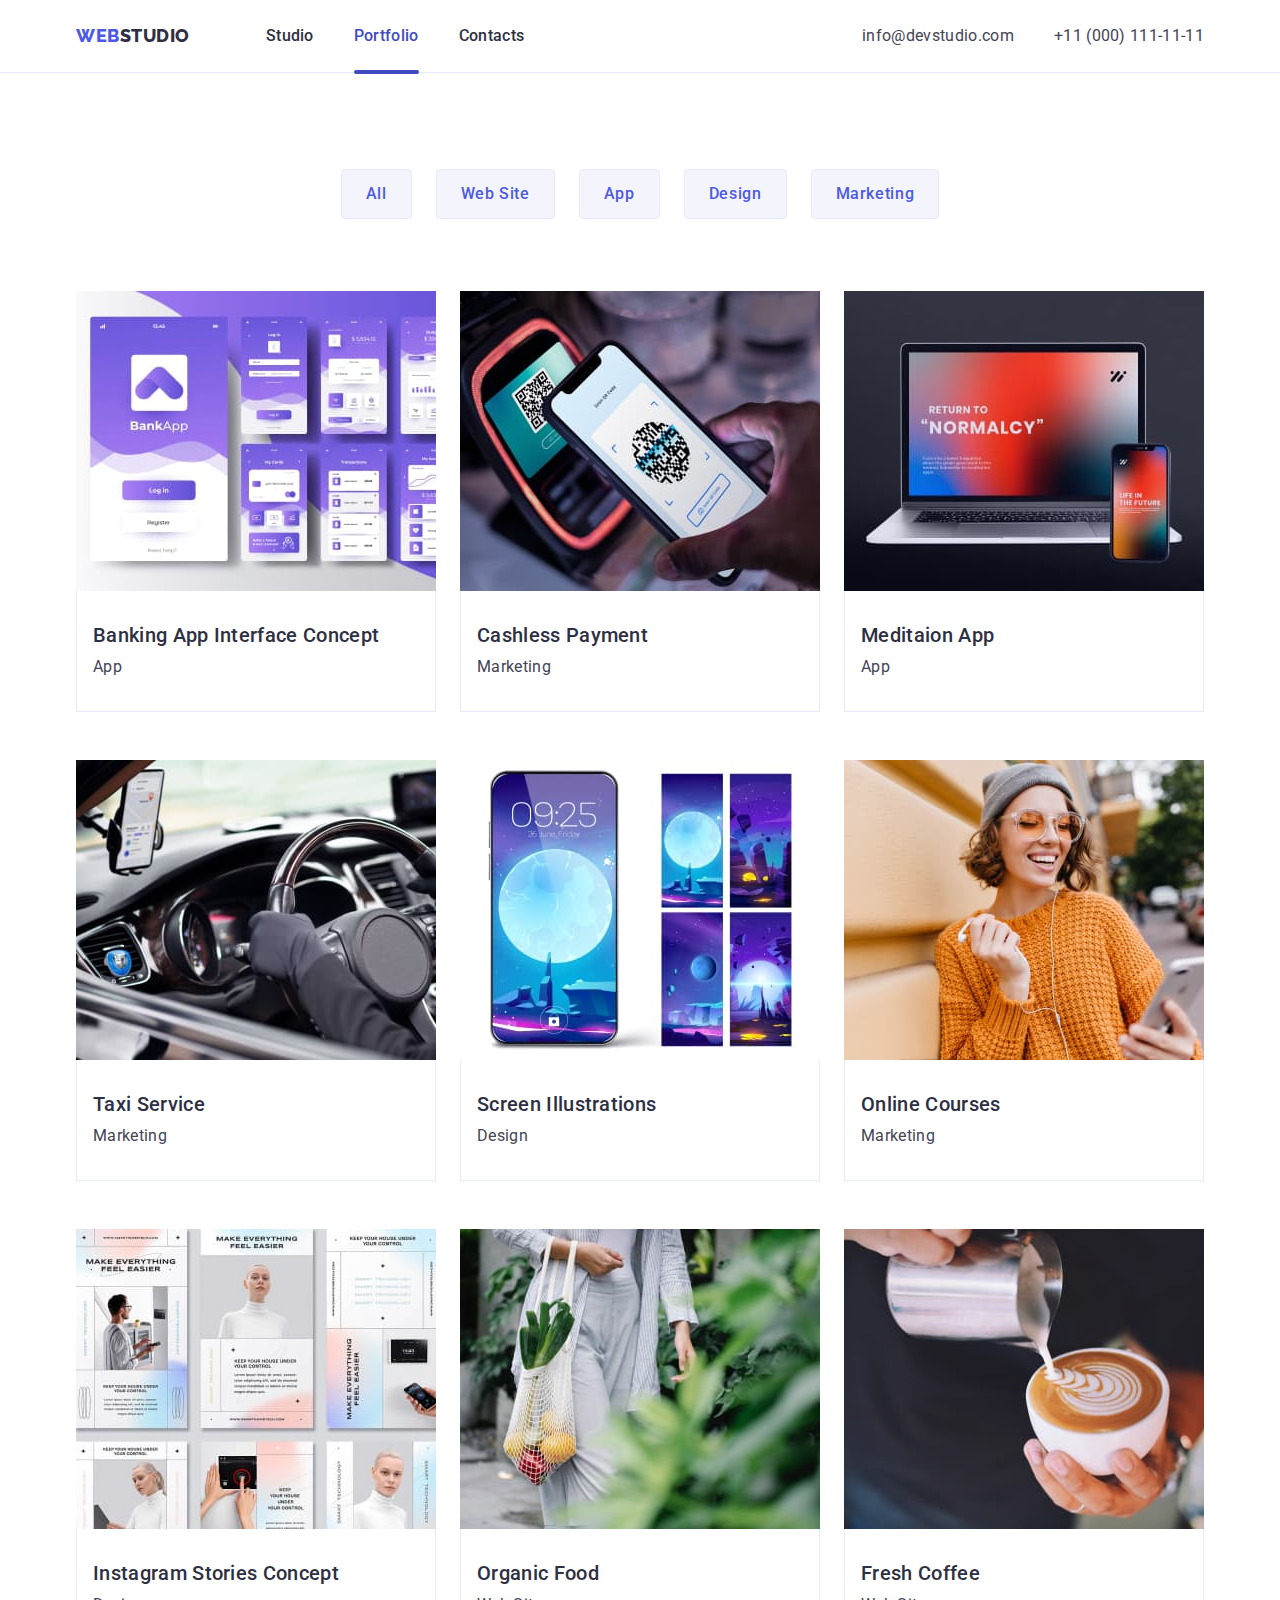
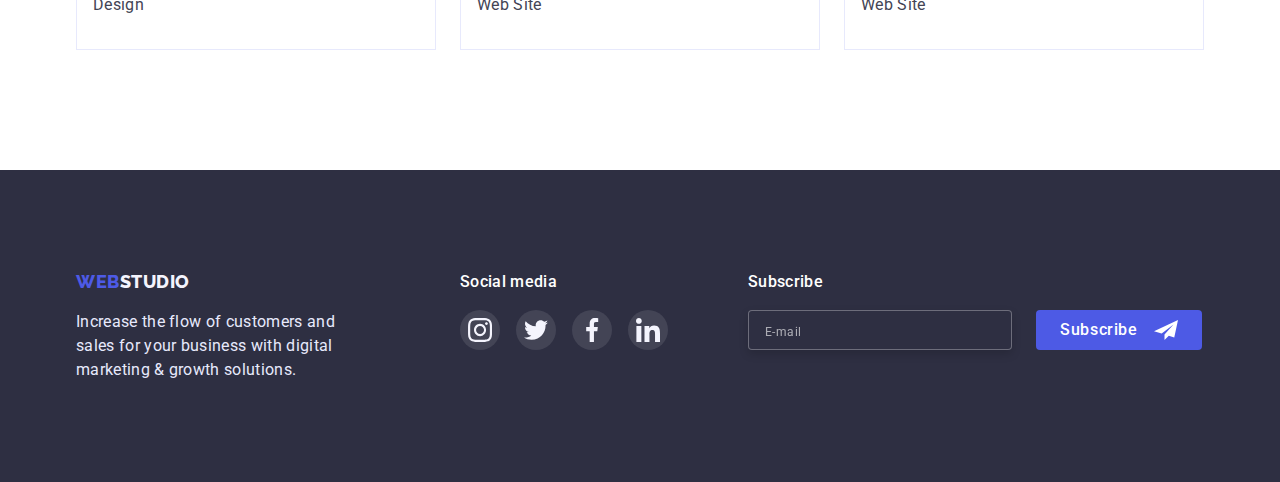
==== portfolio.html @ 51f70b03 "Initial commit" ====
<!DOCTYPE html>
<html lang="en">
  <head>
    <meta charset="UTF-8" />
    <meta http-equiv="X-UA-Compatible" content="IE=edge" />
    <meta name="viewport" content="width=device-width, initial-scale=1.0" />
    <title>Webstudio</title>
    <link
      href="https://fonts.googleapis.com/css2?family=Raleway:wght@800&family=Roboto:wght@400;500;700;900&display=swap"
      rel="stylesheet"
    />
    <link rel="preconnect" href="https://fonts.googleapis.com" />
    <link rel="preconnect" href="https://fonts.gstatic.com" crossorigin />

    <link
      rel="stylesheet"
      href="https://cdn.jsdelivr.net/npm/modern-normalize@1.1.0/modern-normalize.min.css"
    />
    <link rel="stylesheet" href="./css/styles.css" />
  </head>
  <body>
    <!-- HEADER -->
    <header class="header">
      <div class="container page-header-container">
        <nav class="page-nav">
          <a class="link logo" href="./index.html"
            ><span class="logo-left-part">Web</span
            ><span class="logo-right-part">Studio</span>
          </a>
          <ul class="list menu">
            <li class="menu-item">
              <a class="link menu-link" href="./index.html">Studio</a>
            </li>
            <li class="menu-item">
              <a class="link menu-link active" href="./portfolio.html"
                >Portfolio</a
              >
            </li>
            <li class="menu-item">
              <a class="link menu-link" href="">Contacts</a>
            </li>
          </ul>
        </nav>
        <address class="address">
          <ul class="list page-address">
            <li class="address-item">
              <a class="link contact-mail" href="mailto:info@devstudio.com"
                >info@devstudio.com</a
              >
            </li>
            <li class="address-item">
              <a class="link contact-phone-num" href="tel:+110001111111"
                >+11 (000) 111-11-11</a
              >
            </li>
          </ul>
        </address>
      </div>
    </header>
    <section class="portfolio-section">
      <div class="container">
        <h1 class="portfolio-title">Portfolio</h1>
        <ul class="list filter-buttons">
          <li><button class="filter-button" type="button">All</button></li>
          <li><button class="filter-button" type="button">Web Site</button></li>
          <li><button class="filter-button" type="button">App</button></li>
          <li><button class="filter-button" type="button">Design</button></li>
          <li>
            <button class="filter-button" type="button">Marketing</button>
          </li>
        </ul>

        <ul class="list projects-list">
          <li class="project-item">
            <a href="" class="project-list-link link">
              <div class="project-list-wraper">
                <img
                  src="./images/img-1.jpg"
                  alt="App for online-banking"
                  width="360"
                  height="300"
                  class="project-picture"
                />
                <p class="overlay">
                  14 Stylish and User-Friendly App Design Concepts · Task
                  Manager App · Calorie Tracker App · Exotic Fruit Ecommerce App
                  · Cloud Storage App
                </p>
              </div>
              <div class="project-description">
                <h3 class="project-img-title">Banking App Interface Concept</h3>
                <p class="project-type">App</p>
              </div></a
            >
          </li>
          <li class="project-item">
            <a href="" class="project-list-link link">
              <div class="project-list-wraper">
                <img
                  class="project-img"
                  src="./images/img-2.jpg"
                  alt="Payment with QR-code"
                  width="360"
                  height="300"
                />
                <p class="overlay">
                  14 Stylish and User-Friendly App Design Concepts · Task
                  Manager App · Calorie Tracker App · Exotic Fruit Ecommerce App
                  · Cloud Storage App
                </p>
              </div>
              <div class="project-description">
                <h3 class="project-img-title">Cashless Payment</h3>
                <p class="project-type">Marketing</p>
              </div></a
            >
          </li>
          <li class="project-item">
            <a href="" class="project-list-link link">
              <div class="project-list-wraper">
                <img
                  class="project-img"
                  src="./images/img-3.jpg"
                  alt="App for meditation"
                  width="360"
                  height="300"
                />
                <p class="overlay">
                  14 Stylish and User-Friendly App Design Concepts · Task
                  Manager App · Calorie Tracker App · Exotic Fruit Ecommerce App
                  · Cloud Storage App
                </p>
              </div>
              <div class="project-description">
                <h3 class="project-img-title">Meditaion App</h3>
                <p class="project-type">App</p>
              </div></a
            >
          </li>
          <li class="project-item">
            <a href="" class="project-list-link link">
              <div class="project-list-wraper">
                <img
                  class="project-img"
                  src="./images/img-4.jpg"
                  alt="Driver with taxi app"
                  width="360"
                  height="300"
                />
                <p class="overlay">
                  14 Stylish and User-Friendly App Design Concepts · Task
                  Manager App · Calorie Tracker App · Exotic Fruit Ecommerce App
                  · Cloud Storage App
                </p>
              </div>
              <div class="project-description">
                <h3 class="project-img-title">Taxi Service</h3>
                <p class="project-type">Marketing</p>
              </div></a
            >
          </li>
          <li class="project-item">
            <a href="" class="project-list-link link">
              <div class="project-list-wraper">
                <img
                  class="project-img"
                  src="./images/img-5.jpg"
                  alt="Wallpapers on the smartphone"
                  width="360"
                  height="300"
                />
                <p class="overlay">
                  14 Stylish and User-Friendly App Design Concepts · Task
                  Manager App · Calorie Tracker App · Exotic Fruit Ecommerce App
                  · Cloud Storage App
                </p>
              </div>
              <div class="project-description">
                <h3 class="project-img-title">Screen Illustrations</h3>
                <p class="project-type">Design</p>
              </div></a
            >
          </li>
          <li class="project-item">
            <a href="" class="project-list-link link">
              <div class="project-list-wraper">
                <img
                  class="project-img"
                  src="./images/img-6.jpg"
                  alt="Walking girl with headphones"
                  width="360"
                  height="300"
                />
                <p class="overlay">
                  14 Stylish and User-Friendly App Design Concepts · Task
                  Manager App · Calorie Tracker App · Exotic Fruit Ecommerce App
                  · Cloud Storage App
                </p>
              </div>
              <div class="project-description">
                <h3 class="project-img-title">Online Courses</h3>
                <p class="project-type">Marketing</p>
              </div></a
            >
          </li>
          <li class="project-item">
            <a href="" class="project-list-link link">
              <div class="project-list-wraper">
                <img
                  class="project-img"
                  src="./images/img-7.jpg"
                  alt="Conceptions for instagram"
                  width="360"
                  height="300"
                />
                <p class="overlay">
                  14 Stylish and User-Friendly App Design Concepts · Task
                  Manager App · Calorie Tracker App · Exotic Fruit Ecommerce App
                  · Cloud Storage App
                </p>
              </div>
              <div class="project-description">
                <h3 class="project-img-title">Instagram Stories Concept</h3>
                <p class="project-type">Design</p>
              </div></a
            >
          </li>
          <li class="project-item">
            <a href="" class="project-list-link link">
              <div class="project-list-wraper">
                <img
                  class="project-img"
                  src="./images/img-8.jpg"
                  alt="Bag with green"
                  width="360"
                  height="300"
                />
                <p class="overlay">
                  14 Stylish and User-Friendly App Design Concepts · Task
                  Manager App · Calorie Tracker App · Exotic Fruit Ecommerce App
                  · Cloud Storage App
                </p>
              </div>
              <div class="project-description">
                <h3 class="project-img-title">Organic Food</h3>
                <p class="project-type">Web Site</p>
              </div></a
            >
          </li>
          <li class="project-item">
            <a href="" class="project-list-link link">
              <div class="project-list-wraper">
                <img
                  class="project-img"
                  src="./images/img-9.jpg"
                  alt="A cup of coffee"
                  width="360"
                  height="300"
                />
                <p class="overlay">
                  14 Stylish and User-Friendly App Design Concepts · Task
                  Manager App · Calorie Tracker App · Exotic Fruit Ecommerce App
                  · Cloud Storage App
                </p>
              </div>
              <div class="project-description">
                <h3 class="project-img-title">Fresh Coffee</h3>
                <p class="project-type">Web Site</p>
              </div></a
            >
          </li>
        </ul>
      </div>
    </section>
    <!-- FOOTER -->
    <footer class="footer">
      <div class="container footer-logo">
        <div class="footer-wrap">
          <a class="link logo" href="./index.html"
            ><span class="logo-left-part">Web</span
            ><span class="logo-right-part footer-right-part-logo">Studio</span>
          </a>
          <p class="footer-description">
            Increase the flow of customers and sales for your business with
            digital marketing & growth solutions.
          </p>
        </div>
        <div class="footer-social">
          <p class="footer-social-title">Social media</p>
          <ul class="footer-social-list list">
            <li class="social-list-item">
              <a class="footer-social-link" href="" target="_blank">
                <svg width="24px" height="24px">
                  <use href="./images/icons.svg#instagram"></use>
                </svg>
              </a>
            </li>
            <li class="social-list-item">
              <a class="footer-social-link" href="" target="_blank">
                <svg width="24px" height="24px">
                  <use href="./images/icons.svg#twitter"></use></svg
              ></a>
            </li>
            <li class="social-list-item">
              <a class="footer-social-link" href="" target="_blank">
                <svg width="24px" height="24px">
                  <use href="./images/icons.svg#facebook"></use></svg
              ></a>
            </li>
            <li class="social-list-item">
              <a class="footer-social-link" href="" target="_blank">
                <svg width="24px" height="24px">
                  <use href="./images/icons.svg#linkedin"></use></svg
              ></a>
            </li>
          </ul>
        </div>
        <div class="footer-subscribe-form">
          <p class="subscribe-form-title">Subscribe</p>
          <form class="footer-form">
            <input
              type="email"
              class="subscribe-form-input"
              name="user_subscribe_email"
              placeholder="E-mail"
              required
            />

            <button class="subscribe-form-submit" type="submit">
              Subscribe
              <svg width="24" height="24" class="subscribe-form-icon">
                <use href="./images/icons.svg#subscribe"></use>
              </svg>
            </button>
          </form>
        </div>
      </div>
    </footer>
  </body>
</html>
---- css/styles.css ----
:root {
  --primary-font: "Roboto", sans-serif;
  --secondary-font: "Raleway", sans-serif;
  --primary-color: #2e2f42;
  --secondary-color: #434455;
  --active-color: #404bbf;
  --accent-color: #ffffff;
  --light-color: #e7e9fc;
  --transition-duration-and-fun: 250ms cubic-bezier(0.4, 0, 0.2, 1);
  --modal-form-color: #fcfcfc;
}

/* +++++++++++++++++++++++++++++++ ALL +++++++++++++++++++++++++++++ */

.list {
  list-style: none;
}

.link {
  text-decoration: none;
  font-style: normal;
}

body {
  font-family: var(--primary-font);
  letter-spacing: 0.02em;

  background-color: var(--accent-color);
  color: var(--primary-color);
}

button {
  cursor: pointer;
}

h1,
h2,
h3,
h4,
p {
  margin-top: 0;
  margin-bottom: 0;
}

ul {
  margin-top: 0;
  margin-bottom: 0;
  padding-left: 0;
}

img {
  display: block;
}

.container {
  width: 1158px;
  margin-left: auto;
  margin-right: auto;
  padding: 0 15px;
}

.section {
  padding-top: 120px;
  padding-bottom: 120px;
}

/* == = = = = == == == = Header = == == == == == */

.header {
  border-bottom: 1px solid var(--light-color);
}

.logo {
  font-family: var(--secondary-font);
  font-weight: 800;
  font-size: 18px;
  line-height: 1.33;
  letter-spacing: 0.03em;
  text-transform: uppercase;
  color: #2e2f42;

  margin-right: 76px;
}

.logo-left-part {
  color: #4d5ae5;
}

.menu {
  display: flex;
  align-items: center;
}

.menu-link {
  font-weight: 500;
  font-size: 16px;
  line-height: 1.5;
  display: block;
  padding: 24px 0;
  color: var(--primary-color);

  transition: color var(--transition-duration-and-fun);
  position: relative;
}

.menu-link:hover,
.menu-link:focus {
  color: var(--active-color);
}

.active {
  color: var(--active-color);
}

.active::after {
  content: "";
  position: absolute;
  left: 0;
  bottom: -2px;

  width: 100%;
  height: 4px;
  border-radius: 2px;
  background-color: var(--active-color);
}

.menu-item:not(:last-child) {
  margin-right: 40px;
}
.address {
  margin-left: auto;
}
.page-address {
  display: flex;
  align-items: center;
}

.contact-mail,
.contact-phone-num {
  font-size: 16px;
  line-height: 1.5;
  color: var(--secondary-color);
  text-align: center;
  transition: color var(--transition-duration-and-fun);
}

.contact-mail:hover,
.contact-phone-num:hover,
.contact-mail:focus,
.contact-phone-num:focus {
  color: var(--active-color);
}

.page-header-container {
  display: flex;
  align-items: center;
}

.page-nav {
  display: flex;
  align-items: center;
}

.address-item:not(:last-child) {
  margin-right: 40px;
}

/* == = == = == = == HERO == = = === == == */

.hero-title {
  font-size: 56px;
  line-height: 1.07;
  text-align: center;
  color: var(--accent-color);

  width: 494px;
  height: 120px;
  margin-left: auto;
  margin-right: auto;
  margin-bottom: 48px;
}

.order-button {
  font-weight: 500;
  letter-spacing: 0.04em;
  color: var(--accent-color);
  padding: 16px 32px 16px 32px;

  background-color: #4d5ae5;
  box-shadow: 0px 4px 4px rgba(0, 0, 0, 0.15);
  border-radius: 4px;
  border: none;

  display: block;
  margin-left: auto;
  margin-right: auto;

  transition: background-color var(--transition-duration-and-fun);
}

.order-button:hover,
.order-button:focus {
  background-color: var(--active-color);
}

.hero-section {
  background-color: var(--primary-color);
  padding: 188px 0;

  max-width: 1440px;
  margin: 0 auto;

  background-image: linear-gradient(
      rgba(46, 47, 66, 0.7),
      rgba(46, 47, 66, 0.7)
    ),
    url(../images/people-office.jpg);
  background-size: cover;
}

/* == === === === === FEATURES = == === == == == = */

.features-title {
  position: absolute;
  white-space: nowrap;
  width: 1px;
  height: 1px;
  overflow: hidden;
  border: 0;
  padding: 0;
  clip: rect(0 0 0 0);
  clip-path: inset(50%);
  margin: -1px;
}

.feature-title {
  font-weight: 500;
  font-size: 20px;
  line-height: 1.2;

  margin-bottom: 8px;
  margin-top: 8px;
}

.feature-description {
  font-size: 16px;
  line-height: 1.5;
  color: var(--secondary-color);
}

.features {
  display: flex;

  gap: 24px;
}

.feature {
  width: 264px;
}

.feature-item {
  background-color: #f4f4fd;
  border-radius: 4px;

  height: 112px;
  display: flex;
  text-align: center;
  align-items: center;
  justify-content: center;
}

/* .feature:not(:nth-child(4n)) {
 margin-right: 24px;
}

.feature:not(:nth-last-child(-n+4)) {
margin-bottom: 24px;
} */

/* == = == = == == SERVICES == = == == == = */

.services-section {
  padding-top: 0;
}
.services-title {
  font-size: 36px;
  line-height: 1.1;
  text-align: center;
  text-transform: capitalize;
  margin-bottom: 72px;
}

.servieces {
  display: flex;

  gap: 24px;
}

/* .service:not(:nth-child(3n)) {
  margin-right: 24px;
}

.service:not(:nth-last-child(-n+3)) {
  margin-bottom: 24px;
} */

/* == = == = == = == TEAM == = == = == = == */

.team-title {
  font-size: 36px;
  line-height: 1.1;
  text-align: center;
  text-transform: capitalize;

  margin-bottom: 72px;
}

.teammate-name {
  font-weight: 500;
  font-size: 20px;
  line-height: 1.2;
  text-align: center;
  margin-bottom: 8px;
}

.teammate-trade {
  font-size: 16px;
  line-height: 1.2;
  text-align: center;
  color: var(--secondary-color);
}

.team-section {
  background: #f4f4fd;
}

.teammates {
  display: flex;

  gap: 24px;
}

.teammate-card {
  background-color: var(--accent-color);
  box-shadow: 0px 1px 6px rgba(46, 47, 66, 0.08),
    0px 1px 1px rgba(46, 47, 66, 0.16), 0px 2px 1px rgba(46, 47, 66, 0.08);
  border-radius: 0px 0px 4px 4px;
}

.teammate-card-description {
  padding: 32px 16px;
}

.social-list {
  display: flex;
  margin-top: 8px;
  justify-content: center;
  gap: 24px;
}

.social-list-link {
  display: flex;
  justify-content: center;
  align-items: center;
  width: 40px;
  height: 40px;
  border-radius: 50%;
  background-color: #4d5ae5;

  transition: background-color var(--transition-duration-and-fun);
}

.social-list-link:hover,
.social-list-link:focus {
  background-color: var(--active-color);
}

/* .social-list-link:not(:nth-last-child(4n)) {
  margin-right: 24px;
} */

/* .teammate-card:not(:nth-child(4n)) {
  margin-right: 24px;
}

.teammate-card:not(:nth-last-child(-n+4)) {
  margin-bottom: 24px;
} */

/* ======= == == = == = == Customers ===== = == = == = == = */

.customers-title {
  font-size: 36px;
  line-height: 1.1;
  text-align: center;

  margin-bottom: 72px;
}

.customers-section {
  padding-top: 130px;
  padding-bottom: 120px;
}

.customers-list {
  display: flex;
  gap: 24px;
  justify-content: center;
}

.customer-link {
  width: 168px;
  height: 88px;
  display: flex;
  align-items: center;
  justify-content: center;

  border-radius: 4px;
  border: 1px solid #8e8f99;
  transition: border var(--transition-duration-and-fun);
}

.customer-icon {
  fill: #8e8f99;

  transition: fill var(--transition-duration-and-fun);
}

.customer-link:hover .customer-icon,
.customer-link:focus .customer-icon {
  fill: var(--active-color);
}

.customer-link:focus,
.customer-link:hover {
  border-radius: 4px;
  border: 1px solid var(--active-color);
}

/* \\\\\\\\\\\\\\\\\\\ Portfolio ////////////////// */

.portfolio-section {
  padding-top: 96px;
  padding-bottom: 120px;
}

.filter-button {
  font-family: var(--primary-font);
  font-weight: 500;
  font-size: 16px;
  line-height: 1.5;
  letter-spacing: 0.04em;
  color: #4d5ae5;
  background-color: #f4f4fd;

  padding: 12px 24px;

  border: 1px solid var(--light-color);
  border-radius: 4px;

  transition: color, background-color var(--transition-duration-and-fun);
}

.filter-button:active,
.filter-button:hover,
.filter-button:focus {
  color: var(--accent-color);
  background-color: var(--active-color);
}

.portfolio-title,
.projects-title {
  position: absolute;
  white-space: nowrap;
  width: 1px;
  height: 1px;
  overflow: hidden;
  border: 0;
  padding: 0;
  clip: rect(0 0 0 0);
  clip-path: inset(50%);
  margin: -1px;
}

.project-img-title {
  font-weight: 500;
  font-size: 20px;
  line-height: 1.2;

  color: var(--primary-color);

  margin-bottom: 8px;
}

.project-list-wraper {
  position: relative;
  overflow: hidden;
}
.overlay {
  background-color: #4d5ae5;
  position: absolute;
  width: 100%;
  height: 100%;
  left: 0;
  top: 0;
  overflow: auto;
  transform: translateY(+100%);
  transition: transform var(--transition-duration-and-fun);

  font-size: 16px;
  line-height: 1.5;
  color: #f4f4fd;
  padding-top: 40px;
  padding-left: 32px;
  padding-right: 32px;
}

.project-list-link:hover .overlay,
.project-list-link:focus .overlay {
  transform: translate(0, 0);
}

.project-type {
  font-size: 16px;
  line-height: 1.5;
  color: var(--secondary-color);
}

.filter-buttons {
  display: flex;
  margin-bottom: 72px;
  justify-content: center;
  gap: 24px;
}

.projects-list {
  display: flex;
  flex-wrap: wrap;
}

.project-item:not(:nth-child(3n)) {
  margin-right: 24px;
}

.project-item:not(:nth-last-child(-n + 3)) {
  margin-bottom: 48px;
}

.project-description {
  padding: 32px 0 32px 16px;
  border: 1px solid var(--light-color);
  border-top: none;
  transition: var(--transition-duration-and-fun);
}

.project-description:hover,
.project-description:focus {
  box-shadow: 0px 1px 6px rgba(46, 47, 66, 0.08),
    0px 1px 1px rgba(46, 47, 66, 0.16), 0px 2px 1px rgba(46, 47, 66, 0.08);
}

/* == === === === == FOOTER == === == == == == */

.footer-description {
  font-size: 16px;
  line-height: 1.5;
  color: var(--light-color);
  background-color: var(--primary-color);
  width: 264px;

  margin-top: 16px;
}

.footer-logo {
  /* flex-wrap: wrap; */

  display: flex;
}

.footer-right-part-logo {
  color: #f4f4fd;
}

.footer {
  background-color: var(--primary-color);

  padding-top: 100px;
  padding-bottom: 100px;
}

.footer-social-link {
  display: flex;
  justify-content: center;
  align-items: center;
  width: 40px;
  height: 40px;
  border-radius: 50%;
  background-color: #434455;

  transition: background-color var(--transition-duration-and-fun);
}

.footer-social-link:hover,
.footer-social-link:focus {
  background-color: #31d0aa;
}

.footer-social {
  margin-left: 120px;
}

.footer-social-title {
  color: var(--accent-color);
  font-style: normal;
  font-weight: 500;
  font-size: 16px;
  line-height: 1.5;
  margin-bottom: 16px;
}

.footer-social-list {
  display: flex;

  justify-content: center;
  gap: 16px;
}

/* FOOTER FORM */

.footer-subscribe-form {
  margin-left: 80px;
}

.footer-form {
  display: flex;
}

.subscribe-form-title {
  margin-bottom: 16px;
  font-weight: 500;
  font-size: 16px;
  line-height: 1.5;

  letter-spacing: 0.02em;

  color: var(--accent-color);
}

.subscribe-form-input {
  width: 264px;
  height: 40px;
  background-color: var(--primary-color);
  border: 1px solid rgba(255, 255, 255, 0.3);
  filter: drop-shadow(0px 4px 4px rgba(0, 0, 0, 0.15));
  border-radius: 4px;

  color: var(--accent-color);

  padding: 8px 16px;
}

.subscribe-form-input::placeholder {
  font-size: 12px;
  line-height: 2;

  letter-spacing: 0.04em;

  color: rgba(255, 255, 255, 0.6);
}

.subscribe-form-submit {

  font-weight: 500;
  font-size: 16px;
  line-height: 1.5;
  letter-spacing: 0.04em;
  color: var(--accent-color);
  padding: 8px 24px 8px 24px;
  margin-left: 24px;
  background-color: #4d5ae5;

  border-radius: 4px;
  border: none;
  
  display: flex;
  transition: background-color var(--transition-duration-and-fun);
}

.subscribe-form-submit:hover,
.subscribe-form-submit:focus {
  background-color: var(--active-color);
}

.subscribe-form-icon {
  
  margin-left: 16px;
  transform: translate(0%, 0%);
}

/* ==== == = == = === MODAL WINDOW === = === == == == ==  */
.backdrop {
  position: fixed;
  left: 0;
  top: 0;
  width: 100%;
  height: 100%;
  background-color: rgba(46, 47, 66, 0.4);
  z-index: 100;

  transition: opacity var(--transition-duration-and-fun);
}

.backdrop.is-hidden {
  opacity: 0;
  visibility: hidden;
  pointer-events: none;
}

.modal {
  position: relative;
  position: absolute;
  top: 50%;
  left: 50%;
  transform: translate(-50%, -50%);
  width: 408px;
  height: 584px;
  background-color: var(--modal-form-color);
  box-shadow: 0px 1px 1px rgba(0, 0, 0, 0.14), 0px 1px 3px rgba(0, 0, 0, 0.12),
    0px 2px 1px rgba(0, 0, 0, 0.2);
  border-radius: 4px;

  padding: 72px 24px 24px 24px;
}

.modal-close-btn {
  display: flex;
  justify-content: center;
  align-items: center;
  position: absolute;

  top: 24px;
  right: 24px;

  background-color: var(--light-color);
  border: 1px solid rgba(0, 0, 0, 0.1);
  padding: 0;
  border-radius: 50%;
  width: 24px;
  height: 24px;

  transition: background-color var(--transition-duration-and-fun);
}

.modal-close-btn-icon {
  transition: fill var(--transition-duration-and-fun);
}

.modal-close-btn:hover,
.modal-close-btn:focus {
  background-color: var(--active-color);
  fill: var(--accent-color);
}

.modal-title {
  font-weight: 500;
  font-size: 16px;
  line-height: 1.5;
  text-align: center;
  margin-bottom: 16px;
}

/* ===== == = == Modal form ==== = == = == */

.modal-form {
  display: flex;
  flex-direction: column;
}

.modal-form-input {
  width: 100%;
  height: 40px;

  padding-left: 38px;
  margin-bottom: 8px;

  border: 1px solid rgba(33, 33, 33, 0.2);
  border-radius: 4px;

  transition: border-color var(--transition-duration-and-fun);
}

.modal-form-input:focus {
  border-color: var(--active-color);
  outline: none;
}

.modal-form-input-desc {
  display: block;
  font-size: 12px;
  line-height: 1.67;
  letter-spacing: 0.01em;

  margin-bottom: 4px;

  color: #8e8f99;
}

.modal-form-comment {
  resize: none;
  width: 100%;
  height: 120px;
  padding-left: 16px;
  padding-top: 8px;
  margin-bottom: 16px;

  font-size: 12px;
  line-height: 1.33;

  letter-spacing: 0.04em;

  border: 1px solid rgba(33, 33, 33, 0.2);
  border-radius: 4px;
  transition: border-color var(--transition-duration-and-fun);
}

.modal-form-comment:focus {
  border-color: var(--active-color);
  outline: none;
}

.modal-form-comment::placeholder {
  font-size: 12px;
  line-height: 1.33;

  letter-spacing: 0.04em;

  color: rgba(117, 117, 117, 0.5);
}

.modal-form-input-wraper {
  position: relative;
}

.modal-form-input-icon {
  position: absolute;
  top: 57%;
  left: -5px;
  transform: translate(100%, -50%);

  transition: fill var(--transition-duration-and-fun);
}

.modal-form-input:focus + .modal-form-input-icon {
  fill: var(--active-color);
}

.privacy-policy-link {
  font-style: normal;
  font-size: 12px;
  line-height: 1.33;

  letter-spacing: 0.04em;
  color: #4d5ae5;
}

.modal-form-check-desc {
  display: flex;
  justify-content: center;
  align-items: center;
  margin-right: 8px;
  margin-bottom: 24px;

  font-size: 12px;
  line-height: 1.33;

  letter-spacing: 0.04em;
  color: #757575;
}

.modal-form-check-desc::before {
  display: block;
  content: "";
  width: 16px;
  height: 16px;
  border: 1.25px solid var(--primary-color);
  border-radius: 2px;

  margin-right: 8px;
  /* margin-bottom: 24px; */

  cursor: pointer;
  transition: border-color var(--transition-duration-and-fun);
}

.modal-form-check:checked + .modal-form-check-desc::before {
  background-image: url(../images/click.svg);
  border: none;
}

.modal-form-check:focus + .modal-form-check-desc::before {
  border-color: var(--active-color);
}

.visually-hidden {
  position: absolute;
  white-space: nowrap;
  width: 1px;
  height: 1px;
  overflow: hidden;
  border: 0;
  padding: 0;
  clip: rect(0 0 0 0);
  clip-path: inset(50%);
  margin: -1px;
}

.modal-form-submit {
  font-weight: 500;
  letter-spacing: 0.04em;
  color: var(--accent-color);
  padding: 16px 32px 16px 32px;

  background-color: #4d5ae5;

  border-radius: 4px;
  border: none;

  display: block;
  width: 169px;
  margin-left: auto;
  margin-right: auto;

  transition: background-color var(--transition-duration-and-fun);
}

.modal-form-submit:hover,
.modal-form-submit:focus {
  background-color: var(--active-color);
}
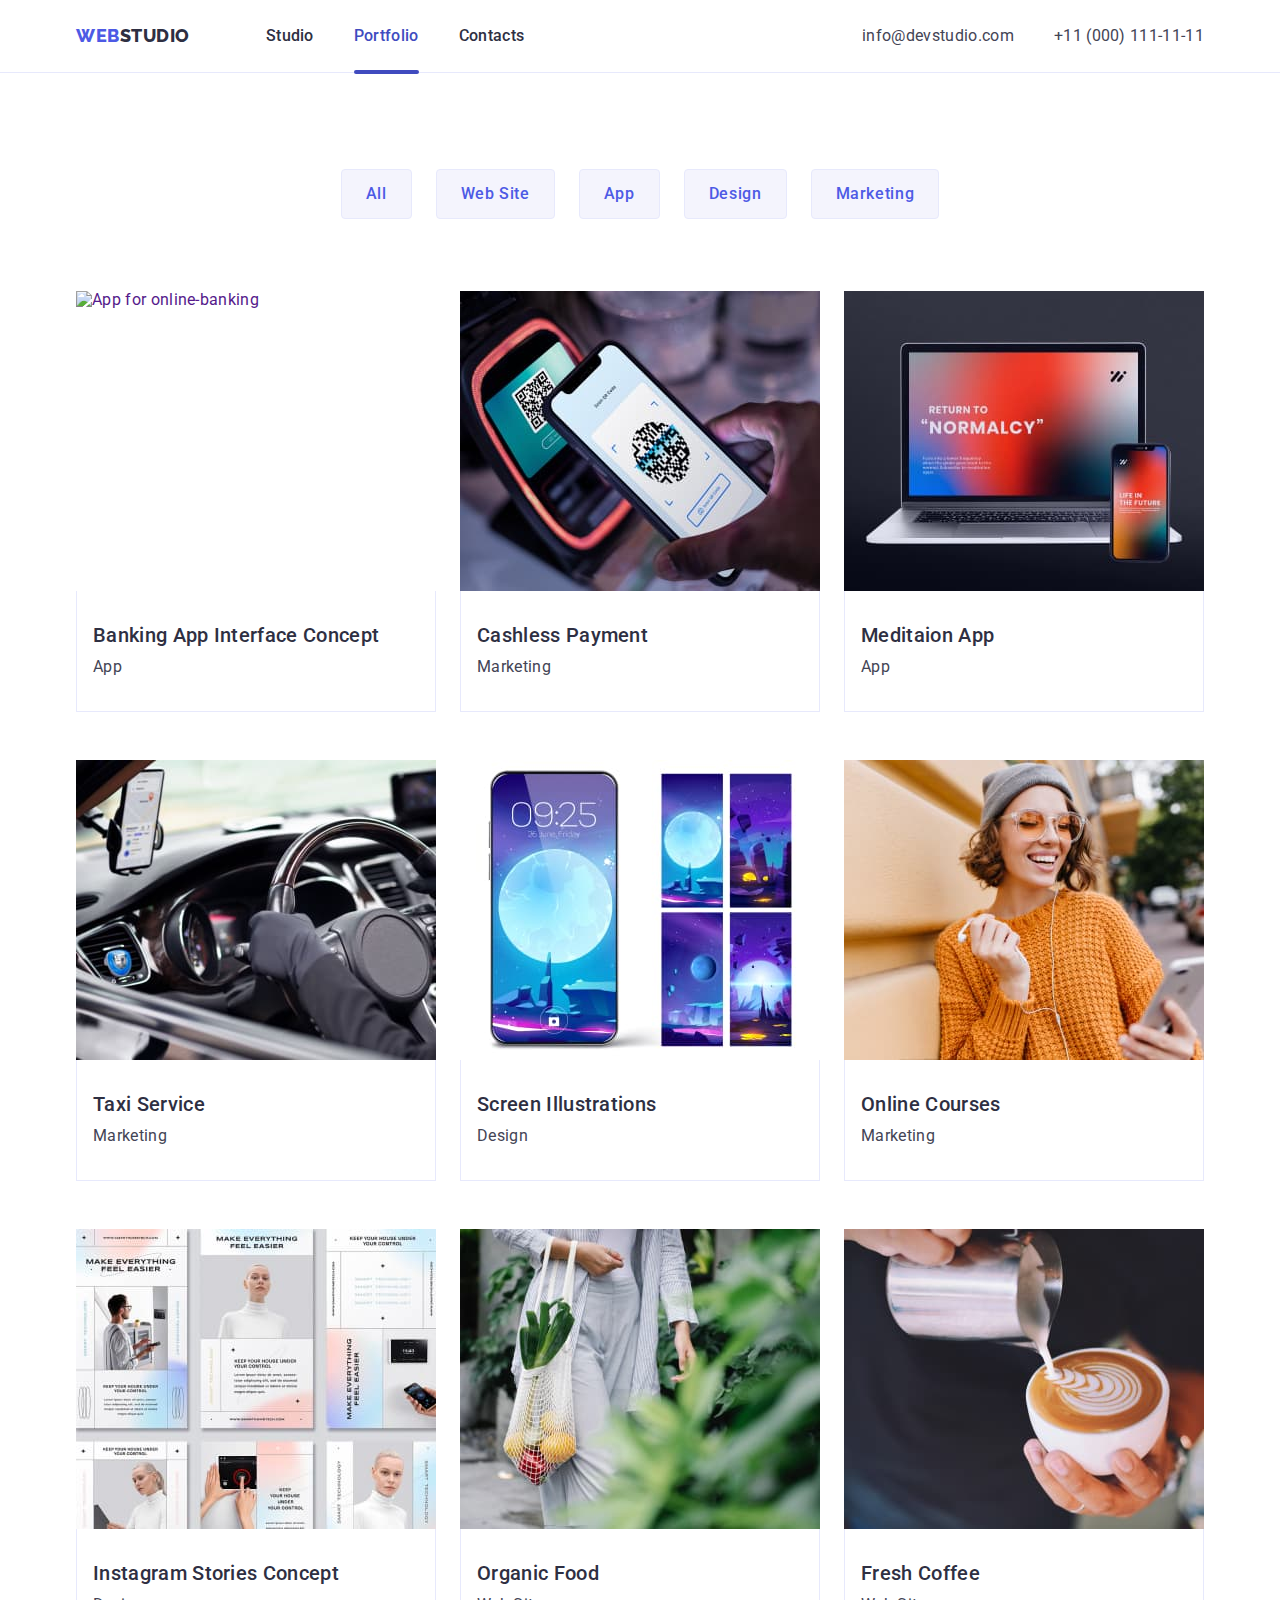
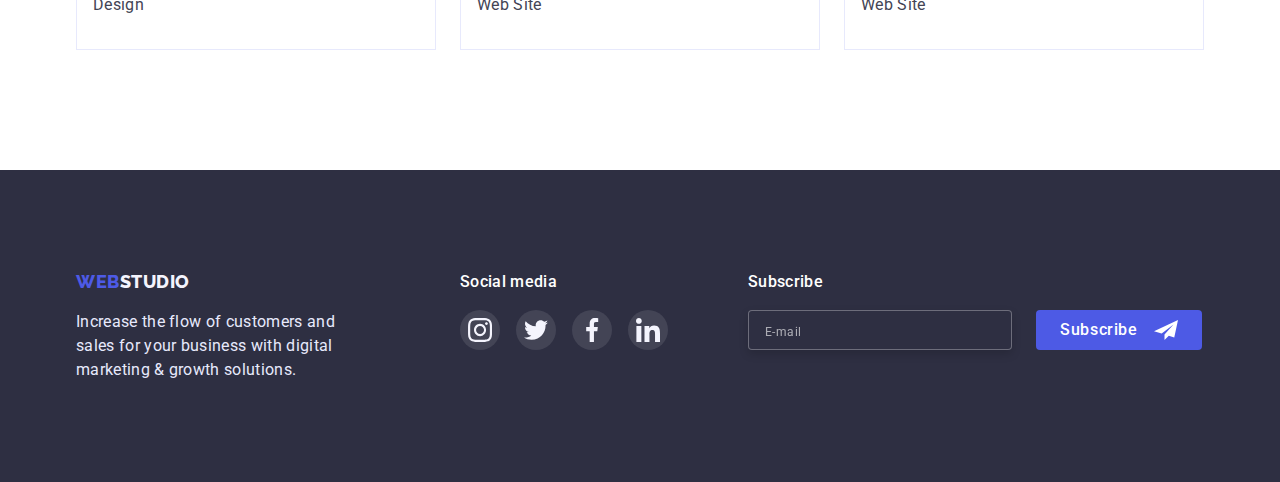
==== commit fd827753: "img 2x" ====
--- a/portfolio.html
+++ b/portfolio.html
@@ -75,7 +75,7 @@
             <a href="" class="project-list-link link">
               <div class="project-list-wraper">
                 <img
-                  src="./images/img-1.jpg"
+                  src="./images/desc/img-1.jpg"
                   alt="App for online-banking"
                   width="360"
                   height="300"
@@ -98,7 +98,7 @@
               <div class="project-list-wraper">
                 <img
                   class="project-img"
-                  src="./images/img-2.jpg"
+                  src="./images/desc/img-2@1x.jpg"
                   alt="Payment with QR-code"
                   width="360"
                   height="300"
@@ -120,7 +120,7 @@
               <div class="project-list-wraper">
                 <img
                   class="project-img"
-                  src="./images/img-3.jpg"
+                  src="./images/desc/img-3@1x.jpg"
                   alt="App for meditation"
                   width="360"
                   height="300"
@@ -142,7 +142,7 @@
               <div class="project-list-wraper">
                 <img
                   class="project-img"
-                  src="./images/img-4.jpg"
+                  src="./images/desc/img-4@1x.jpg"
                   alt="Driver with taxi app"
                   width="360"
                   height="300"
@@ -164,7 +164,7 @@
               <div class="project-list-wraper">
                 <img
                   class="project-img"
-                  src="./images/img-5.jpg"
+                  src="./images/desc/img-5@1x.jpg"
                   alt="Wallpapers on the smartphone"
                   width="360"
                   height="300"
@@ -186,7 +186,7 @@
               <div class="project-list-wraper">
                 <img
                   class="project-img"
-                  src="./images/img-6.jpg"
+                  src="./images/desc/img-6@1x.jpg"
                   alt="Walking girl with headphones"
                   width="360"
                   height="300"
@@ -208,7 +208,7 @@
               <div class="project-list-wraper">
                 <img
                   class="project-img"
-                  src="./images/img-7.jpg"
+                  src="./images/desc/img-7@1x.jpg"
                   alt="Conceptions for instagram"
                   width="360"
                   height="300"
@@ -230,7 +230,7 @@
               <div class="project-list-wraper">
                 <img
                   class="project-img"
-                  src="./images/img-8.jpg"
+                  src="./images/desc/img-8@1x.jpg"
                   alt="Bag with green"
                   width="360"
                   height="300"
@@ -252,7 +252,7 @@
               <div class="project-list-wraper">
                 <img
                   class="project-img"
-                  src="./images/img-9.jpg"
+                  src="./images/desc/img-9@1x.jpg"
                   alt="A cup of coffee"
                   width="360"
                   height="300"
--- a/css/styles.css
+++ b/css/styles.css
@@ -214,7 +214,7 @@
       rgba(46, 47, 66, 0.7),
       rgba(46, 47, 66, 0.7)
     ),
-    url(../images/people-office.jpg);
+    url(../images/desc/hero-bg@1x.jpg);
   background-size: cover;
 }
 
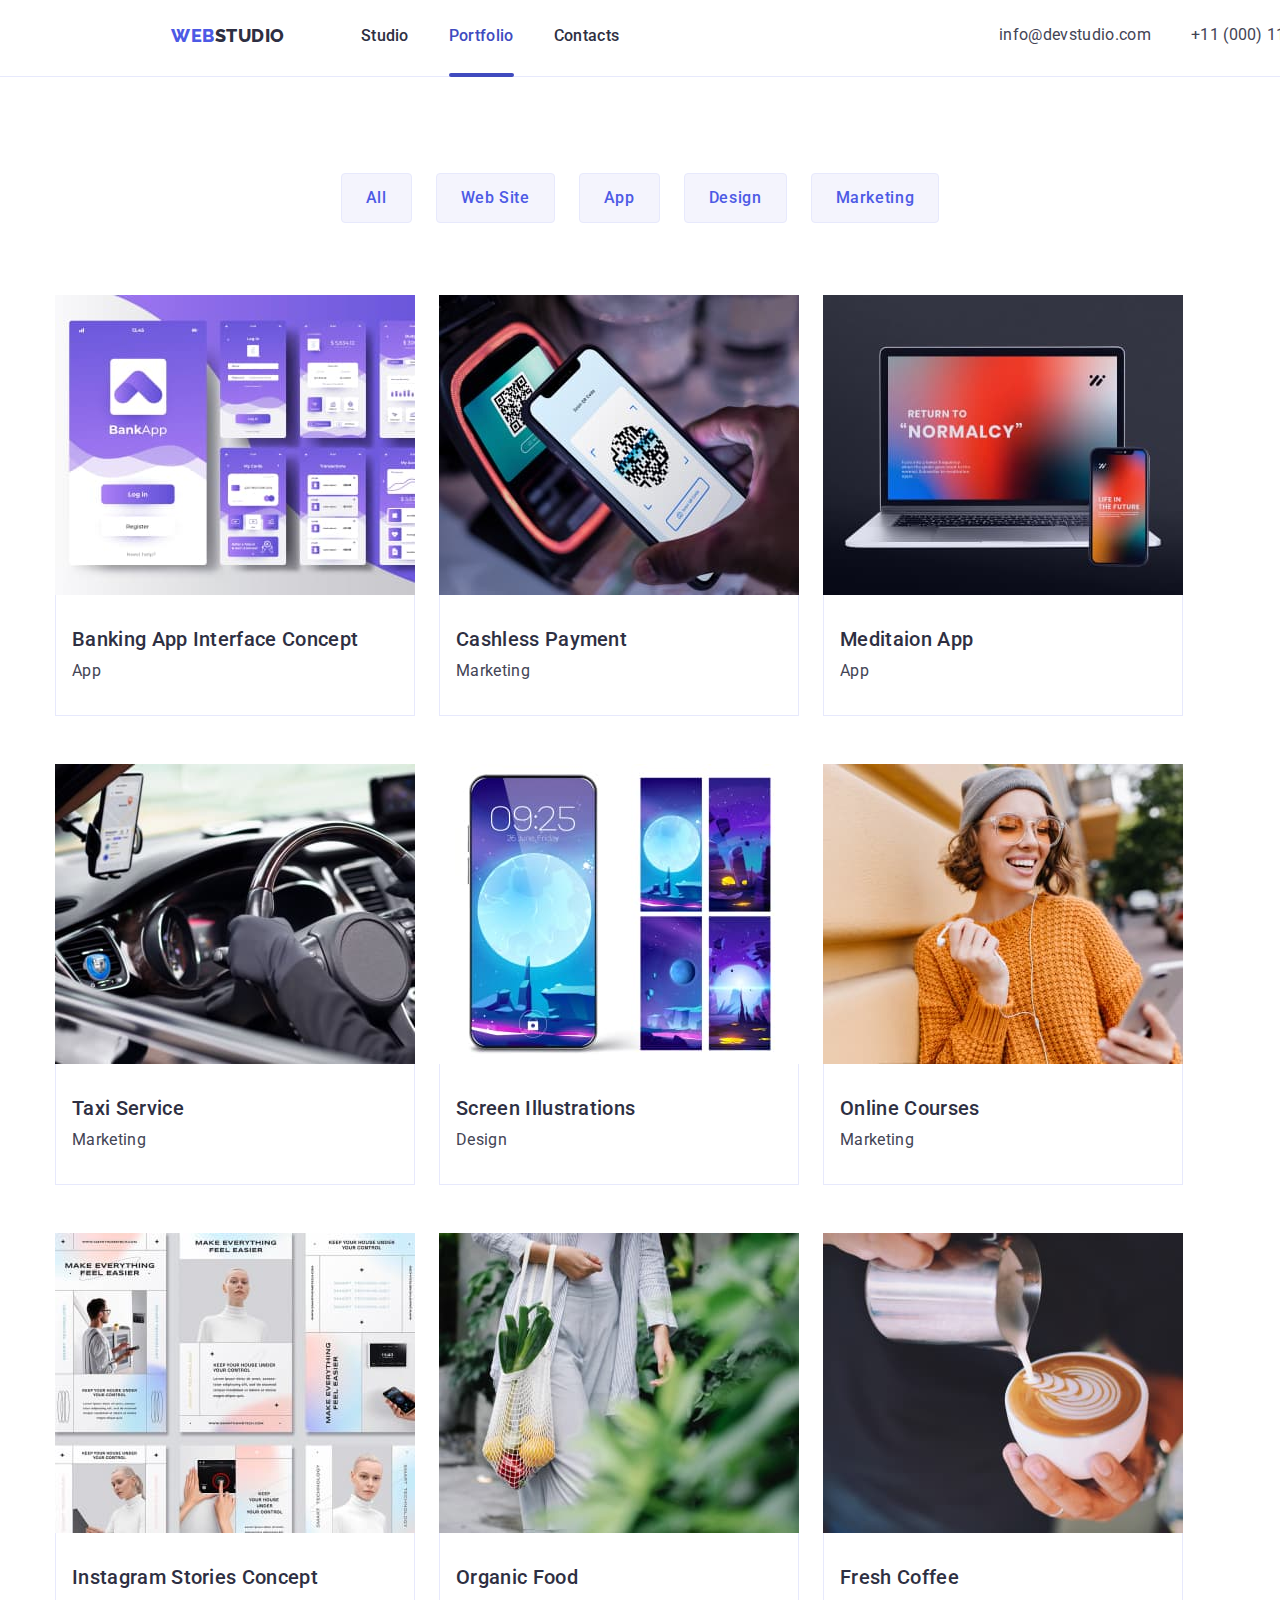
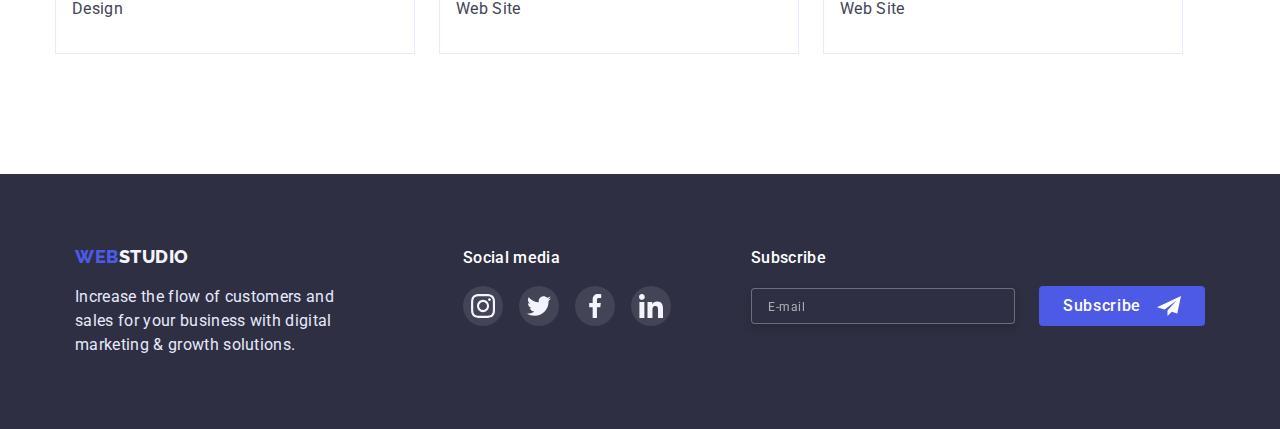
==== commit 16e4196a: "portfolio, validator" ====
--- a/portfolio.html
+++ b/portfolio.html
@@ -75,7 +75,8 @@
             <a href="" class="project-list-link link">
               <div class="project-list-wraper">
                 <img
-                  src="./images/desc/img-1.jpg"
+                  srcset="./images/desc/img-1@2x.jpg 2x"
+                  src="./images/desc/img-1@1x.jpg"
                   alt="App for online-banking"
                   width="360"
                   height="300"
@@ -97,6 +98,7 @@
             <a href="" class="project-list-link link">
               <div class="project-list-wraper">
                 <img
+                  srcset="./images/desc/img-2@2x.jpg 2x"
                   class="project-img"
                   src="./images/desc/img-2@1x.jpg"
                   alt="Payment with QR-code"
@@ -119,6 +121,7 @@
             <a href="" class="project-list-link link">
               <div class="project-list-wraper">
                 <img
+                  srcset="./images/desc/img-3@2x.jpg 2x"
                   class="project-img"
                   src="./images/desc/img-3@1x.jpg"
                   alt="App for meditation"
@@ -141,6 +144,7 @@
             <a href="" class="project-list-link link">
               <div class="project-list-wraper">
                 <img
+                  srcset="./images/desc/img-4@2x.jpg 2x"
                   class="project-img"
                   src="./images/desc/img-4@1x.jpg"
                   alt="Driver with taxi app"
@@ -163,6 +167,7 @@
             <a href="" class="project-list-link link">
               <div class="project-list-wraper">
                 <img
+                  srcset="./images/desc/img-5@2x.jpg 2x"
                   class="project-img"
                   src="./images/desc/img-5@1x.jpg"
                   alt="Wallpapers on the smartphone"
@@ -185,6 +190,7 @@
             <a href="" class="project-list-link link">
               <div class="project-list-wraper">
                 <img
+                  srcset="./images/desc/img-6@2x.jpg 2x"
                   class="project-img"
                   src="./images/desc/img-6@1x.jpg"
                   alt="Walking girl with headphones"
@@ -207,6 +213,7 @@
             <a href="" class="project-list-link link">
               <div class="project-list-wraper">
                 <img
+                  srcset="./images/desc/img-7@2x.jpg 2x"
                   class="project-img"
                   src="./images/desc/img-7@1x.jpg"
                   alt="Conceptions for instagram"
@@ -229,6 +236,7 @@
             <a href="" class="project-list-link link">
               <div class="project-list-wraper">
                 <img
+                  srcset="./images/desc/img-8@2x.jpg 2x"
                   class="project-img"
                   src="./images/desc/img-8@1x.jpg"
                   alt="Bag with green"
@@ -251,6 +259,7 @@
             <a href="" class="project-list-link link">
               <div class="project-list-wraper">
                 <img
+                  srcset="./images/desc/img-9@2x.jpg 2x"
                   class="project-img"
                   src="./images/desc/img-9@1x.jpg"
                   alt="A cup of coffee"
--- a/css/styles.css
+++ b/css/styles.css
@@ -25,6 +25,8 @@
   font-family: var(--primary-font);
   letter-spacing: 0.02em;
 
+  margin: 0;
+
   background-color: var(--accent-color);
   color: var(--primary-color);
 }
@@ -52,24 +54,106 @@
   display: block;
 }
 
-.container {
-  width: 1158px;
-  margin-left: auto;
-  margin-right: auto;
-  padding: 0 15px;
-}
-
-.section {
+/* .section {
   padding-top: 120px;
   padding-bottom: 120px;
-}
-
-/* == = = = = == == == = Header = == == == == == */
-
-.header {
-  border-bottom: 1px solid var(--light-color);
-}
-
+} */
+.mobile-menu-open {
+  border: none;
+  background-color: var(--accent-color);
+}
+.mobile-menu {
+  position: fixed;
+  width: 100%;
+  max-width: 768px;
+  height: 100%;
+  top: 0;
+  left: 0;
+  padding-top: 80px;
+  padding-left: 40px;
+  padding-bottom: 40px;
+  z-index: 1000;
+  background-color: var(--accent-color);
+  box-shadow: 0 0 0 100vmax rgb(red, green, blue);
+  opacity: 0;
+  visibility: hidden;
+  pointer-events: none;
+
+  transition: opacity var(--transition-duration-and-fun),
+    visibility var(--transition-duration-and-fun);
+}
+.mobile-menu.is-open {
+  opacity: 1;
+  visibility: visible;
+  pointer-events: auto;
+}
+.mobile-menu__close-btn {
+  display: flex;
+  justify-content: center;
+  align-items: center;
+  position: absolute;
+  top: 40px;
+  right: 70px;
+  background-color: var(--light-color);
+  border: 1px solid rgba(0, 0, 0, 0.1);
+  padding: 0;
+  border-radius: 50%;
+  width: 24px;
+  height: 24px;
+
+  transition: background-color var(--transition-duration-and-fun);
+}
+.mobile-menu-list {
+  display: flex;
+  flex-direction: column;
+  gap: 40px;
+  margin-bottom: 284px;
+}
+.mobile-menu-link {
+  font-weight: 700;
+  font-size: 36px;
+  line-height: 1.11;
+
+  color: var(--primary-color);
+}
+.mobile-menu-contacts-list {
+  display: flex;
+  flex-direction: column;
+  gap: 40px;
+
+  margin-bottom: 48px;
+}
+.mobile-menu-link-contacts {
+  color: var(--active-color);
+}
+.mobile-menu-link-contact-phone {
+  color: #4d5ae5;
+}
+.mobile-menu-contact-mail {
+  color: var(--primary-color);
+  font-weight: 500;
+  font-size: 20px;
+  line-height: 1.2;
+}
+.mobile-menu-contact-phone {
+  font-weight: 700;
+  font-size: 36px;
+  line-height: 1.11;
+  color: #4d5ae5;
+}
+.mobile-menu-social-list {
+  display: flex;
+  gap: 56px;
+}
+.mobile-menu-social-link {
+  background-color: #4d5ae5;
+  display: flex;
+  justify-content: center;
+  align-items: center;
+  width: 40px;
+  height: 40px;
+  border-radius: 50%;
+}
 .logo {
   font-family: var(--secondary-font);
   font-weight: 800;
@@ -78,234 +162,17 @@
   letter-spacing: 0.03em;
   text-transform: uppercase;
   color: #2e2f42;
-
-  margin-right: 76px;
-}
-
+}
 .logo-left-part {
   color: #4d5ae5;
 }
-
-.menu {
-  display: flex;
-  align-items: center;
-}
-
-.menu-link {
-  font-weight: 500;
-  font-size: 16px;
-  line-height: 1.5;
-  display: block;
-  padding: 24px 0;
-  color: var(--primary-color);
-
-  transition: color var(--transition-duration-and-fun);
-  position: relative;
-}
-
-.menu-link:hover,
-.menu-link:focus {
-  color: var(--active-color);
-}
-
-.active {
-  color: var(--active-color);
-}
-
-.active::after {
-  content: "";
-  position: absolute;
-  left: 0;
-  bottom: -2px;
-
-  width: 100%;
-  height: 4px;
-  border-radius: 2px;
-  background-color: var(--active-color);
-}
-
-.menu-item:not(:last-child) {
-  margin-right: 40px;
-}
-.address {
-  margin-left: auto;
-}
-.page-address {
-  display: flex;
-  align-items: center;
-}
-
-.contact-mail,
-.contact-phone-num {
-  font-size: 16px;
-  line-height: 1.5;
-  color: var(--secondary-color);
-  text-align: center;
-  transition: color var(--transition-duration-and-fun);
-}
-
-.contact-mail:hover,
-.contact-phone-num:hover,
-.contact-mail:focus,
-.contact-phone-num:focus {
-  color: var(--active-color);
-}
-
-.page-header-container {
-  display: flex;
-  align-items: center;
-}
-
-.page-nav {
-  display: flex;
-  align-items: center;
-}
-
-.address-item:not(:last-child) {
-  margin-right: 40px;
-}
-
-/* == = == = == = == HERO == = = === == == */
-
-.hero-title {
-  font-size: 56px;
-  line-height: 1.07;
-  text-align: center;
-  color: var(--accent-color);
-
-  width: 494px;
-  height: 120px;
-  margin-left: auto;
-  margin-right: auto;
-  margin-bottom: 48px;
-}
-
-.order-button {
-  font-weight: 500;
-  letter-spacing: 0.04em;
-  color: var(--accent-color);
-  padding: 16px 32px 16px 32px;
-
-  background-color: #4d5ae5;
-  box-shadow: 0px 4px 4px rgba(0, 0, 0, 0.15);
-  border-radius: 4px;
-  border: none;
-
-  display: block;
-  margin-left: auto;
-  margin-right: auto;
-
-  transition: background-color var(--transition-duration-and-fun);
-}
-
-.order-button:hover,
-.order-button:focus {
-  background-color: var(--active-color);
-}
-
-.hero-section {
-  background-color: var(--primary-color);
-  padding: 188px 0;
-
-  max-width: 1440px;
-  margin: 0 auto;
-
-  background-image: linear-gradient(
-      rgba(46, 47, 66, 0.7),
-      rgba(46, 47, 66, 0.7)
-    ),
-    url(../images/desc/hero-bg@1x.jpg);
-  background-size: cover;
-}
-
-/* == === === === === FEATURES = == === == == == = */
-
-.features-title {
-  position: absolute;
-  white-space: nowrap;
-  width: 1px;
-  height: 1px;
-  overflow: hidden;
-  border: 0;
-  padding: 0;
-  clip: rect(0 0 0 0);
-  clip-path: inset(50%);
-  margin: -1px;
-}
-
-.feature-title {
-  font-weight: 500;
-  font-size: 20px;
-  line-height: 1.2;
-
-  margin-bottom: 8px;
-  margin-top: 8px;
-}
-
-.feature-description {
-  font-size: 16px;
-  line-height: 1.5;
-  color: var(--secondary-color);
-}
-
-.features {
-  display: flex;
-
-  gap: 24px;
-}
-
-.feature {
-  width: 264px;
-}
-
-.feature-item {
-  background-color: #f4f4fd;
-  border-radius: 4px;
-
-  height: 112px;
-  display: flex;
-  text-align: center;
-  align-items: center;
-  justify-content: center;
-}
-
-/* .feature:not(:nth-child(4n)) {
- margin-right: 24px;
-}
-
-.feature:not(:nth-last-child(-n+4)) {
-margin-bottom: 24px;
-} */
-
-/* == = == = == == SERVICES == = == == == = */
-
-.services-section {
-  padding-top: 0;
-}
-.services-title {
-  font-size: 36px;
-  line-height: 1.1;
-  text-align: center;
-  text-transform: capitalize;
-  margin-bottom: 72px;
-}
-
-.servieces {
-  display: flex;
-
-  gap: 24px;
-}
-
-/* .service:not(:nth-child(3n)) {
-  margin-right: 24px;
-}
-
-.service:not(:nth-last-child(-n+3)) {
-  margin-bottom: 24px;
-} */
-
-/* == = == = == = == TEAM == = == = == = == */
-
+.container {
+    padding-left: 16px;
+    padding-right: 16px;
+    margin-right: auto;
+    margin-left: auto;
+
+}
 .team-title {
   font-size: 36px;
   line-height: 1.1;
@@ -314,7 +181,6 @@
 
   margin-bottom: 72px;
 }
-
 .teammate-name {
   font-weight: 500;
   font-size: 20px;
@@ -322,42 +188,33 @@
   text-align: center;
   margin-bottom: 8px;
 }
-
 .teammate-trade {
   font-size: 16px;
   line-height: 1.2;
   text-align: center;
   color: var(--secondary-color);
 }
-
 .team-section {
   background: #f4f4fd;
 }
-
-.teammates {
-  display: flex;
-
+  display: flex;
   gap: 24px;
-}
-
+} */
 .teammate-card {
   background-color: var(--accent-color);
   box-shadow: 0px 1px 6px rgba(46, 47, 66, 0.08),
     0px 1px 1px rgba(46, 47, 66, 0.16), 0px 2px 1px rgba(46, 47, 66, 0.08);
   border-radius: 0px 0px 4px 4px;
 }
-
 .teammate-card-description {
   padding: 32px 16px;
 }
-
 .social-list {
   display: flex;
   margin-top: 8px;
   justify-content: center;
   gap: 24px;
 }
-
 .social-list-link {
   display: flex;
   justify-content: center;
@@ -366,29 +223,12 @@
   height: 40px;
   border-radius: 50%;
   background-color: #4d5ae5;
-
   transition: background-color var(--transition-duration-and-fun);
 }
-
 .social-list-link:hover,
 .social-list-link:focus {
   background-color: var(--active-color);
-}
-
-/* .social-list-link:not(:nth-last-child(4n)) {
-  margin-right: 24px;
-} */
-
-/* .teammate-card:not(:nth-child(4n)) {
-  margin-right: 24px;
-}
-
-.teammate-card:not(:nth-last-child(-n+4)) {
-  margin-bottom: 24px;
-} */
-
-/* ======= == == = == = == Customers ===== = == = == = == = */
-
+} 
 .customers-title {
   font-size: 36px;
   line-height: 1.1;
@@ -396,46 +236,838 @@
 
   margin-bottom: 72px;
 }
-
 .customers-section {
   padding-top: 130px;
   padding-bottom: 120px;
 }
-
 .customers-list {
   display: flex;
   gap: 24px;
   justify-content: center;
 }
-
 .customer-link {
   width: 168px;
   height: 88px;
   display: flex;
   align-items: center;
   justify-content: center;
-
   border-radius: 4px;
   border: 1px solid #8e8f99;
   transition: border var(--transition-duration-and-fun);
 }
-
 .customer-icon {
   fill: #8e8f99;
-
   transition: fill var(--transition-duration-and-fun);
 }
-
 .customer-link:hover .customer-icon,
 .customer-link:focus .customer-icon {
   fill: var(--active-color);
 }
-
 .customer-link:focus,
 .customer-link:hover {
   border-radius: 4px;
   border: 1px solid var(--active-color);
-}
+} 
+.footer-description {
+  font-size: 16px;
+  line-height: 1.5;
+  color: var(--light-color);
+  background-color: var(--primary-color);
+  width: 264px;
+
+  margin-top: 16px;
+}
+
+.footer-logo {
+flex-wrap: wrap;
+
+display: flex;
+}
+
+.footer-right-part-logo {
+  color: #f4f4fd;
+}
+
+.footer {
+  background-color: var(--primary-color);
+  padding-top: 100px;
+  padding-bottom: 100px;
+}
+.footer-social-link {
+  display: flex;
+  justify-content: center;
+  align-items: center;
+  width: 40px;
+  height: 40px;
+  border-radius: 50%;
+  background-color: #434455;
+  transition: background-color var(--transition-duration-and-fun);
+}
+.footer-social-link:hover,
+.footer-social-link:focus {
+  background-color: #31d0aa;
+}
+/* .footer-social {
+  margin-left: 120px;
+} */
+.footer-social-title {
+  color: var(--accent-color);
+  font-style: normal;
+  font-weight: 500;
+  font-size: 16px;
+  line-height: 1.5;
+  margin-bottom: 16px;
+}
+.footer-social-list {
+  display: flex;
+
+  justify-content: center;
+  gap: 16px;
+}
+
+.footer-form {
+  display: flex;
+}
+.subscribe-form-title {
+  margin-bottom: 16px;
+  font-weight: 500;
+  font-size: 16px;
+  line-height: 1.5;
+  letter-spacing: 0.02em;
+  color: var(--accent-color);
+}
+.subscribe-form-input {
+  width: 264px;
+  /* height: 40px; */
+  background-color: var(--primary-color);
+  border: 1px solid rgba(255, 255, 255, 0.3);
+  filter: drop-shadow(0px 4px 4px rgba(0, 0, 0, 0.15));
+  border-radius: 4px;
+  color: var(--accent-color);
+  padding: 8px 16px;
+}
+.subscribe-form-input::placeholder {
+  font-size: 12px;
+  line-height: 2;
+  letter-spacing: 0.04em;
+  color: rgba(255, 255, 255, 0.6);
+}
+.subscribe-form-submit {
+  font-weight: 500;
+  font-size: 16px;
+  line-height: 1.5;
+  letter-spacing: 0.04em;
+  color: var(--accent-color);
+  padding: 8px 24px 8px 24px;
+  
+  background-color: #4d5ae5;
+
+  border-radius: 4px;
+  border: none;
+  
+  display: flex;
+  transition: background-color var(--transition-duration-and-fun);
+}
+.subscribe-form-submit:hover,
+.subscribe-form-submit:focus {
+  background-color: var(--active-color);
+}
+.subscribe-form-icon {
+  margin-left: 16px;
+  transform: translate(0%, 0%);
+} 
+@media screen and (min-width: 320px) and (max-width: 479px) {
+  .container {
+    width: 100%;
+  }
+  .section {
+    padding-top: 96px;
+    padding-bottom: 96px;
+  }
+  .menu {
+    display: none;
+  }
+  .address {
+    display: none;
+  }
+  .header  {
+    padding: 24px 0;
+  }
+  .page-header-container {
+    display: flex;
+    justify-content: space-between;
+  }
+  .hero-section {
+    text-align: center;
+    width: 100%;
+    background-image: linear-gradient(
+      rgba(46, 47, 66, 0.7),
+      rgba(46, 47, 66, 0.7)
+    ),
+    url(../images/mobile/hero-bg@1x.jpg);
+    background-size: cover;
+    /* margin-left: auto;
+    margin-right: auto; */
+  }
+  .hero-title {
+    font-size: 36px;
+    line-height: 1.11;
+    text-align: center;
+    color: var(--accent-color);
+    max-width: 318px;
+    
+    margin-left: auto;
+    margin-right: auto;
+    margin-bottom: 48px;
+    text-transform: capitalize;
+  }
+  .order-button {
+    font-weight: 500;
+    letter-spacing: 0.04em;
+    color: var(--accent-color);
+    padding: 16px 32px 16px 32px;
+    background-color: #4d5ae5;
+    box-shadow: 0px 4px 4px rgba(0, 0, 0, 0.15);
+    border-radius: 4px;
+    border: none;
+    display: block;
+    margin-top: 72px;
+    margin-left: auto;
+    margin-right: auto;
+    transition: background-color var(--transition-duration-and-fun);
+  }
+  .order-button:hover,
+  .order-button:focus {
+    background-color: var(--active-color);
+  }
+  .services-section {
+    display: none;
+  }
+  .feature-item {
+    display: none;
+  }
+  .features-title {
+    position: absolute;
+    white-space: nowrap;
+    width: 1px;
+    height: 1px;
+    overflow: hidden;
+    border: 0;
+    padding: 0;
+    clip: rect(0 0 0 0);
+    clip-path: inset(50%);
+    margin: -1px;
+  }
+  .features {
+    display: flex;
+    flex-direction: column;
+    gap: 72px;
+  }
+  .features-wrap {
+    display: flex;
+    flex-direction: column;
+    gap: 72px;
+  }
+  .feature-title {
+    font-size: 36px;
+    line-height: 1.11;
+    color: var(--primary-color);
+    text-align: center;
+    margin-bottom: 8px;
+  }
+  .feature-description {
+    font-weight: 500;
+    font-size: 16px;
+    line-height: 1.5;
+    
+    color: var(--secondary-color);
+  }
+  .services-section {
+    display: none;
+  }
+  .teammate-card {
+   
+      background-color: var(--accent-color);
+      box-shadow: 0px 1px 6px rgba(46, 47, 66, 0.08),
+        0px 1px 1px rgba(46, 47, 66, 0.16), 0px 2px 1px rgba(46, 47, 66, 0.08);
+      border-radius: 0px 0px 4px 4px;
+    
+    margin-left: auto;
+    margin-right: auto;
+  }
+  .teammates {
+ 
+    display: flex;
+    flex-direction: column;
+    gap: 72px;
+  }
+  .teammate-cards-wraper {
+    display: flex;
+    flex-direction: column;
+    gap: 72px;
+  }
+  .customers-list {
+    margin-left: auto;
+    margin-right: auto;
+    flex-wrap: wrap;
+    gap: 16px;
+  }
+  .footer-logo {
+ 
+    align-items: center;
+    justify-content: center;
+    flex-wrap: wrap;
+  }
+  .footer-wrap {
+    text-align: center;
+    max-width: 268px;
+  }
+  .footer-description {
+  text-align: start;
+  margin-bottom: 72px;
+}
+  .footer-social {
+   margin: 0;
+  }
+  .footer-social-title {
+    text-align: center;
+  }
+  .footer-subscribe-form {
+    margin-top: 72px;
+  }
+  .footer-form {
+    flex-wrap: wrap;
+    
+    justify-content: center;
+  }
+  .subscribe-form-input {
+    max-width: 396px;
+  }
+  .subscribe-form-title {
+    text-align: center;
+  }
+  .subscribe-form-submit {
+    margin-top: 16px;
+  }
+}
+
+@media screen and (min-width: 480px) {
+  .container {
+    width: 428px;
+   
+  }
+  .section {
+    padding-top: 96px;
+    padding-bottom: 96px;
+  }
+  .header  {
+    padding: 24px 0;
+  }
+  .menu {
+    display: none;
+  }
+  .address {
+    display: none;
+  }
+  .page-header-container {
+    display: flex;
+    justify-content: space-between;
+  }
+  .hero-section {
+  
+    text-align: center;
+    /* margin-left: auto;
+    margin-right: auto; */
+    background-color: var(--primary-color);
+    background-image: linear-gradient(
+      rgba(46, 47, 66, 0.7),
+      rgba(46, 47, 66, 0.7)
+    ),
+    url(../images/mobile/hero-bg@1x.jpg);
+    background-size: cover;
+    padding-top: 112px;
+    padding-bottom: 112px;
+  }
+  .hero-title {
+    text-transform: capitalize;   
+    font-size: 36px;
+    line-height: 1.11;
+    text-align: center;
+    color: var(--accent-color);
+    margin-left: auto;
+    margin-right: auto;
+    margin-bottom: 72px;
+  }
+  .order-button {
+    font-weight: 500;
+    letter-spacing: 0.04em;
+    color: var(--accent-color);
+    padding: 16px 32px 16px 32px;
+    background-color: #4d5ae5;
+    box-shadow: 0px 4px 4px rgba(0, 0, 0, 0.15);
+    border-radius: 4px;
+    border: none;
+  
+    transition: background-color var(--transition-duration-and-fun);
+  }
+  .order-button:hover,
+  .order-button:focus {
+    background-color: var(--active-color);
+  }
+  .feature-item {
+    display: none;
+  }
+  .features-title {
+    position: absolute;
+    white-space: nowrap;
+    width: 1px;
+    height: 1px;
+    overflow: hidden;
+    border: 0;
+    padding: 0;
+    clip: rect(0 0 0 0);
+    clip-path: inset(50%);
+    margin: -1px;
+  }
+  .features {
+    display: flex;
+    flex-direction: column;
+    gap: 72px;
+  }
+  .features-wrap {
+    display: flex;
+    flex-direction: column;
+    gap: 72px;
+  }
+  .feature-title {
+    font-size: 36px;
+    line-height: 1.11;
+    color: var(--primary-color);
+    text-align: center;
+    margin-bottom: 8px;
+  }
+  .feature-description {
+    font-weight: 500;
+    font-size: 16px;
+    line-height: 1.5;
+    
+    color: var(--secondary-color);
+  }
+  .services-section {
+    display: none;
+  }
+  .teammate-card {
+   
+      background-color: var(--accent-color);
+      box-shadow: 0px 1px 6px rgba(46, 47, 66, 0.08),
+        0px 1px 1px rgba(46, 47, 66, 0.16), 0px 2px 1px rgba(46, 47, 66, 0.08);
+      border-radius: 0px 0px 4px 4px;
+    
+    margin-left: auto;
+    margin-right: auto;
+  }
+  .teammates {
+ 
+    display: flex;
+    flex-direction: column;
+    gap: 72px;
+  }
+  .teammate-cards-wraper {
+    display: flex;
+    flex-direction: column;
+    gap: 72px;
+  }
+  .customers-list {
+    margin-left: auto;
+    margin-right: auto;
+    flex-wrap: wrap;
+    gap: 16px;
+  }
+  .footer-logo {
+ 
+    align-items: center;
+    justify-content: center;
+    flex-wrap: wrap;
+  }
+  .footer-wrap {
+    text-align: center;
+    width: 268px;
+  }
+  .footer-description {
+  text-align: start;
+  margin-bottom: 72px;
+}
+  .footer-social {
+   margin: 0;
+  }
+  .footer-social-title {
+    text-align: center;
+  }
+  .footer-subscribe-form {
+    margin-top: 72px;
+  }
+  .footer-form {
+    flex-wrap: wrap;
+    
+    justify-content: center;
+  }
+  .subscribe-form-input {
+    width: 396px;
+  }
+  .subscribe-form-title {
+    text-align: center;
+  }
+  .subscribe-form-submit {
+    margin-top: 16px;
+  }
+}
+
+@media screen and (min-width: 768px) {
+  .container {
+    width: 768px;
+  }
+  .header {
+   padding-bottom: 10px;
+  } 
+  .page-header-container {
+    justify-content: space-between;
+  }
+  .section {
+    padding-top: 96px;
+    padding-bottom: 96px;
+  }
+  .mobile-menu-open {
+    display: none;
+  }
+  .menu {
+    display: flex;
+    margin-left: 120px;
+  
+    gap: 40px;
+  }
+  .page-nav {
+    display: flex;
+  }
+  .menu-link {
+    font-weight: 500;
+    font-size: 16px;
+    line-height: 1.5;
+    position: relative;
+    padding-bottom: 22px;
+    color: var(--primary-color);
+    transition: color var(--transition-duration-and-fun);
+  }
+  .menu-link:hover,
+  .menu-link:focus {
+    color: var(--active-color);
+  }
+  .active {
+    color: var(--active-color);
+  }
+  .active::after {
+    content: "";
+    position: absolute;
+    left: 0;
+    bottom: -10px;
+
+    width: 100%;
+    height: 4px;
+    border-radius: 2px;
+    background-color: var(--active-color);
+  }
+  .address {
+    display: block;
+  }
+  .contact-mail,
+  .contact-phone-num {
+    color: var(--secondary-color);
+    font-size: 16px;
+    line-height: 1.33;
+    transition: color var(--transition-duration-and-fun);
+  }
+  .contact-mail:hover,
+  .contact-phone-num:hover,
+  .contact-mail:focus,
+  .contact-phone-num:focus {
+    color: var(--active-color);
+  }
+  .hero-section {
+    margin-left: auto;
+    margin-right: auto;
+    background-image: linear-gradient(
+        rgba(46, 47, 66, 0.7),
+        rgba(46, 47, 66, 0.7)
+      ),
+      url(../images/tablet/hero-bg@1x.jpg);
+    background-size: cover;
+    
+  }
+  .hero-title {
+    width: 494px;
+    height: 120px;
+
+    font-size: 56px;
+    line-height: 1.07;
+  }
+  .features {
+    flex-wrap: wrap;
+  
+  }
+  .features-wrap {
+    flex-direction: row;
+    gap: 24px;
+  }
+  .feature-title {
+    text-align: start;
+  }
+  .feature-description {
+    width: 356px;
+  }
+  .teammate-cards-wraper {
+    flex-direction: row;
+    gap: 24px;
+    margin-left: auto;
+    margin-right: auto;
+  }
+  .teammate-card {
+    margin: 0;
+  }
+  .customers-section{
+ 
+    
+  }
+  .customers-list {
+    width: 557px;
+    margin-left: auto;
+    margin-right: auto;
+    gap: 24px;
+  }
+  .footer {
+    margin-left: auto;
+    margin-right: auto;
+  }
+  .footer-logo {
+       align-items: flex-start;
+       gap: 24px;
+    flex-wrap: wrap;
+  }
+  .footer-wrap {
+    text-align: start;
+  }
+  .footer-social-title {
+    text-align: start;
+  }
+  .footer-subscribe-form {
+    margin-top: 72px;
+  }
+  .subscribe-form-title {
+    text-align: start;
+  }
+  .subscribe-form-input {
+    width: 264px;
+  }
+  .footer-form {
+    gap: 24px;
+    align-items: baseline;
+  }
+
+}
+
+@media screen and (min-width: 1200px) {
+  .container {
+    padding-left: 15px;
+    padding-right: 15px;
+    width: 1200px;
+  }
+  .section {
+    padding-top: 120px;
+    padding-bottom: 120px;
+  
+  }
+  .menu {
+    margin-left: 76px;
+  }
+  .active::after {
+    bottom: -10px;
+  }
+  .header {
+     margin: 0 auto;
+    padding: 24px 156px 28px;
+    border-bottom: 1px solid var(--light-color);
+  }
+  .page-header-container {
+    margin-right: 156px;
+  }
+  .page-address {
+    display: flex;
+
+    gap: 40px;
+  }
+  .hero-title {
+    font-size: 56px;
+    line-height: 1.07;
+    text-align: center;
+    color: var(--accent-color);
+    margin-left: auto;
+    margin-right: auto;
+  
+
+    margin-bottom: 48px;
+  }
+  .hero-section {
+    padding: 188px 0;
+   max-width: 1400px;
+    background-color: var(--primary-color);
+    background-image: linear-gradient(
+        rgba(46, 47, 66, 0.7),
+        rgba(46, 47, 66, 0.7)
+      ),
+      url(../images/desc/hero-bg@1x.jpg);
+    background-size: cover;
+  }
+  .feature-title {
+    font-weight: 500;
+    font-size: 20px;
+    line-height: 1.2;
+    margin-bottom: 8px;
+    margin-top: 8px;
+  }
+  .features {
+    flex-direction: row;
+    flex-wrap: nowrap;
+    gap: 24px;
+  }
+  .features-wrap {
+    flex-wrap: nowrap;
+  }
+  .feature {
+    width: 264px;
+  }
+  .feature-description {
+    font-weight: 400;
+    width: 264px;
+  }
+  .feature-item {
+    background-color: #f4f4fd;
+    border-radius: 4px;
+  
+    height: 112px;
+    display: flex;
+    text-align: center;
+    align-items: center;
+    justify-content: center;
+  }
+    .services-section {
+      display: block;
+      padding-top: 0;
+    }
+    .services-title {
+      font-size: 36px;
+      line-height: 1.1;
+      text-align: center;
+      text-transform: capitalize;
+      margin-bottom: 72px;
+    }
+    .servieces {
+      display: flex;
+      gap: 24px;
+    }
+    .team-section {
+      width: 1200px;
+      margin-left: auto;
+      margin-right: auto;
+    }
+    .teammates {
+      flex-direction: row;
+      gap: 24px;
+    }
+    .teammate-cards-wraper {
+      
+      margin: 0;
+    }
+    .customers-list {
+      width: auto;
+      flex-wrap: nowrap;
+    }
+    .customers-section {
+      width: auto;
+    }
+    .subscribe-form-submit {
+      margin-top: 0;
+    }
+    .footer {
+      padding: 0;
+    }
+    .footer-logo {
+  
+      align-items: baseline;
+     gap: 0;
+      flex-wrap: nowrap;
+      
+    }
+    .footer-social {
+     margin-left: 120px;
+     margin-right: 80px;
+    }
+    .footer-subscribe-form {
+      align-items: flex-start;
+
+    }
+}
+
+/*  */
+
+@media screen and (min-device-pixel-ratio: 2) and (min-width: 320px) and (max-width: 479px),
+  screen and (min-resolution: 192dpi) and (min-width: 320px) and (max-width: 479px),
+  screen and (min-resolution: 2dppx) and (min-width: 320px) and (max-width: 479px) {
+  .hero-section {
+    width: 100%;
+    background-image: linear-gradient(
+      rgba(46, 47, 66, 0.7),
+      rgba(46, 47, 66, 0.7)
+    ),
+    url(../images/mobile/hero-bg@2x.jpg);
+    background-size: cover;
+  }
+}
+
+@media screen and (min-device-pixel-ratio: 2) and (min-width: 768px),
+  screen and (min-resolution: 192dpi) and (min-width: 768px),
+  screen and (min-resolution: 2dppx) and (min-width: 768px) {
+  .hero-section {
+    background-image: linear-gradient(
+      rgba(46, 47, 66, 0.7),
+      rgba(46, 47, 66, 0.7)
+    ),
+    url(../images/tablet/hero-bg@2x.jpg);
+    background-size: cover;
+  }
+}
+
+@media screen and (min-device-pixel-ratio: 2) and (min-width: 1200px),
+  screen and (min-resolution: 192dpi) and (min-width: 1200px),
+  screen and (min-resolution: 2dppx) and (min-width: 1200px) {
+  .hero-section {
+    background-image: linear-gradient(
+      rgba(46, 47, 66, 0.7),
+      rgba(46, 47, 66, 0.7)
+    ),
+    url(../images/desc/hero-bg@2x.jpg);
+    background-size: cover;
+  }
+}
+
+
+/* .container {
+  width: 1158px;
+  margin-left: auto;
+  margin-right: auto;
+  padding: 0 15px;
+}
+*/
+
+/* ======= == == = == = == Customers ===== = == = == = == = */
+/* 
 
 /* \\\\\\\\\\\\\\\\\\\ Portfolio ////////////////// */
 
@@ -561,141 +1193,10 @@
 
 /* == === === === == FOOTER == === == == == == */
 
-.footer-description {
-  font-size: 16px;
-  line-height: 1.5;
-  color: var(--light-color);
-  background-color: var(--primary-color);
-  width: 264px;
-
-  margin-top: 16px;
-}
-
-.footer-logo {
-  /* flex-wrap: wrap; */
-
-  display: flex;
-}
-
-.footer-right-part-logo {
-  color: #f4f4fd;
-}
-
-.footer {
-  background-color: var(--primary-color);
-
-  padding-top: 100px;
-  padding-bottom: 100px;
-}
-
-.footer-social-link {
-  display: flex;
-  justify-content: center;
-  align-items: center;
-  width: 40px;
-  height: 40px;
-  border-radius: 50%;
-  background-color: #434455;
-
-  transition: background-color var(--transition-duration-and-fun);
-}
-
-.footer-social-link:hover,
-.footer-social-link:focus {
-  background-color: #31d0aa;
-}
-
-.footer-social {
-  margin-left: 120px;
-}
-
-.footer-social-title {
-  color: var(--accent-color);
-  font-style: normal;
-  font-weight: 500;
-  font-size: 16px;
-  line-height: 1.5;
-  margin-bottom: 16px;
-}
-
-.footer-social-list {
-  display: flex;
-
-  justify-content: center;
-  gap: 16px;
-}
 
 /* FOOTER FORM */
-
-.footer-subscribe-form {
-  margin-left: 80px;
-}
-
-.footer-form {
-  display: flex;
-}
-
-.subscribe-form-title {
-  margin-bottom: 16px;
-  font-weight: 500;
-  font-size: 16px;
-  line-height: 1.5;
-
-  letter-spacing: 0.02em;
-
-  color: var(--accent-color);
-}
-
-.subscribe-form-input {
-  width: 264px;
-  height: 40px;
-  background-color: var(--primary-color);
-  border: 1px solid rgba(255, 255, 255, 0.3);
-  filter: drop-shadow(0px 4px 4px rgba(0, 0, 0, 0.15));
-  border-radius: 4px;
-
-  color: var(--accent-color);
-
-  padding: 8px 16px;
-}
-
-.subscribe-form-input::placeholder {
-  font-size: 12px;
-  line-height: 2;
-
-  letter-spacing: 0.04em;
-
-  color: rgba(255, 255, 255, 0.6);
-}
-
-.subscribe-form-submit {
-
-  font-weight: 500;
-  font-size: 16px;
-  line-height: 1.5;
-  letter-spacing: 0.04em;
-  color: var(--accent-color);
-  padding: 8px 24px 8px 24px;
-  margin-left: 24px;
-  background-color: #4d5ae5;
-
-  border-radius: 4px;
-  border: none;
-  
-  display: flex;
-  transition: background-color var(--transition-duration-and-fun);
-}
-
-.subscribe-form-submit:hover,
-.subscribe-form-submit:focus {
-  background-color: var(--active-color);
-}
-
-.subscribe-form-icon {
-  
-  margin-left: 16px;
-  transform: translate(0%, 0%);
-}
+/* 
+*/
 
 /* ==== == = == = === MODAL WINDOW === = === == == == ==  */
 .backdrop {
@@ -774,6 +1275,7 @@
 .modal-form {
   display: flex;
   flex-direction: column;
+  width: 360px;
 }
 
 .modal-form-input {
@@ -885,10 +1387,10 @@
   border: 1.25px solid var(--primary-color);
   border-radius: 2px;
 
-  margin-right: 8px;
-  /* margin-bottom: 24px; */
-
-  cursor: pointer;
+  margin-right: 8px; 
+/* margin-bottom: 24px; */
+
+ cursor: pointer;
   transition: border-color var(--transition-duration-and-fun);
 }
 
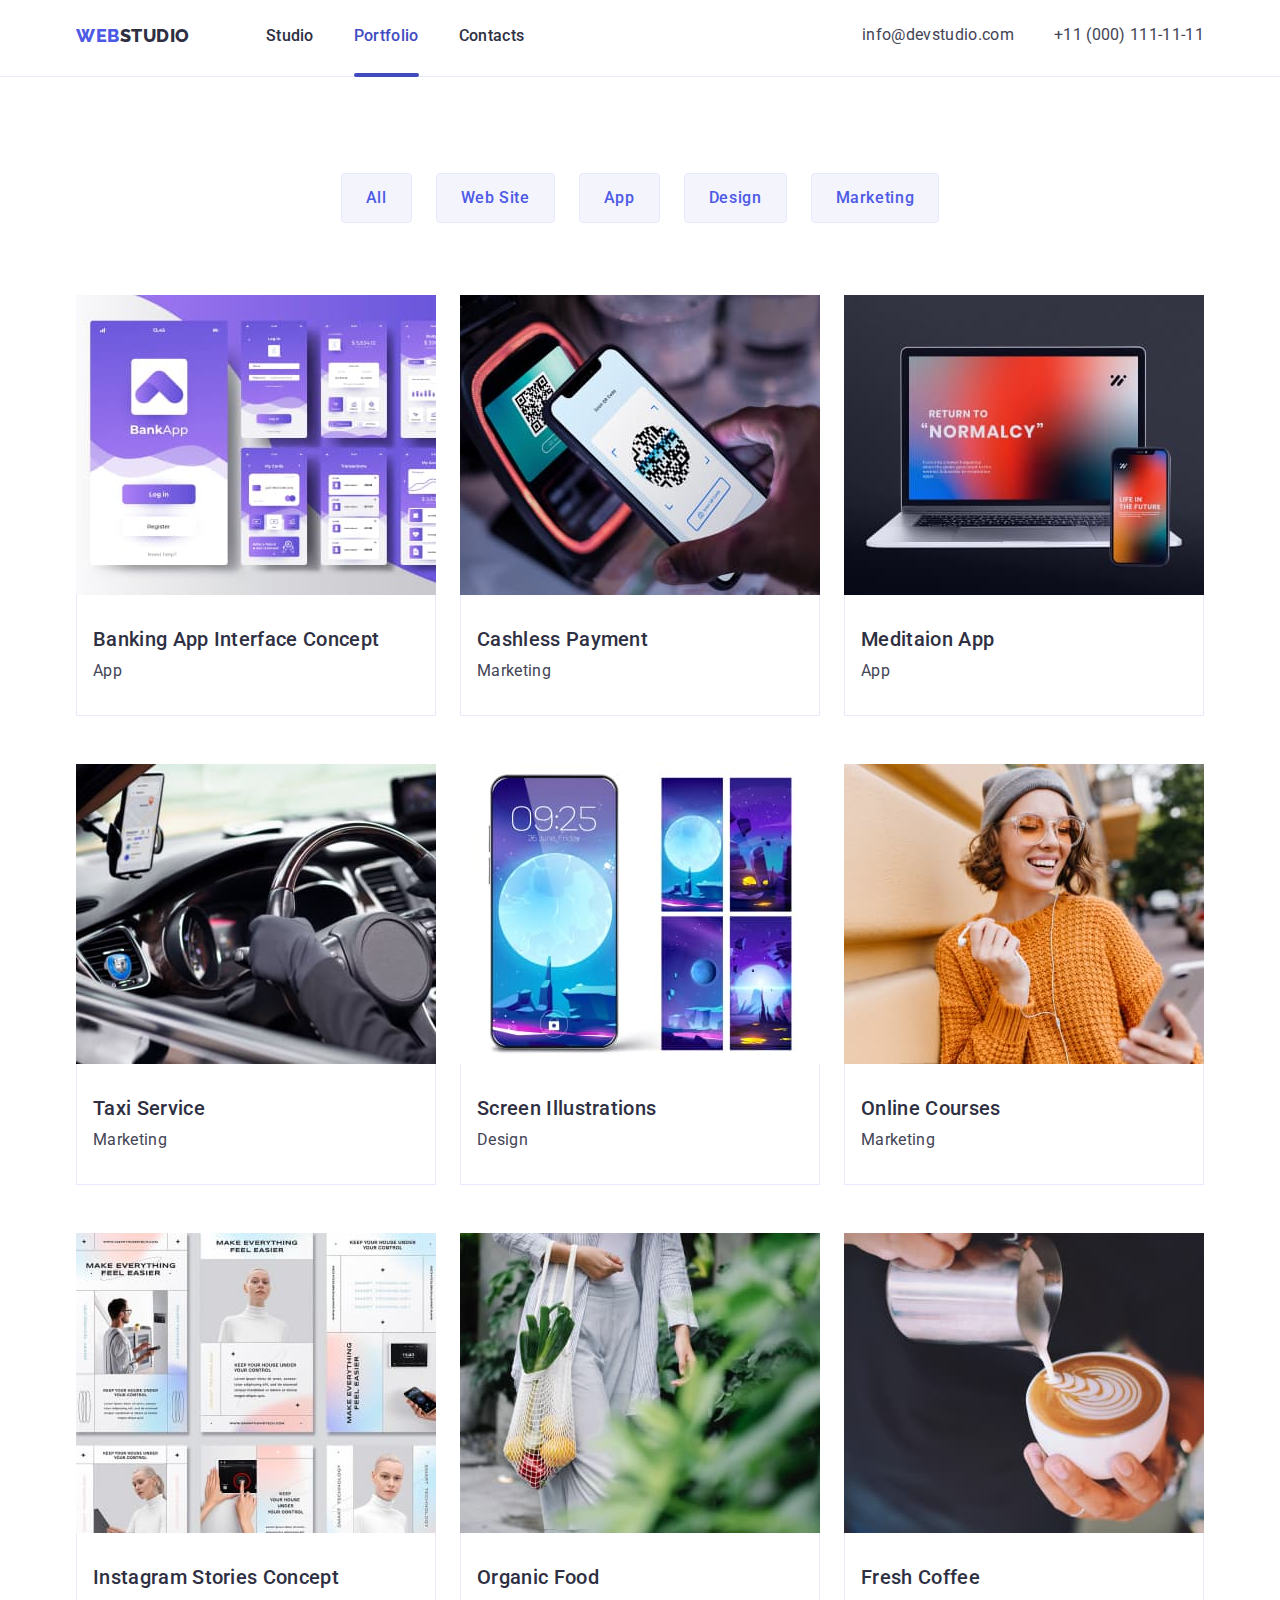
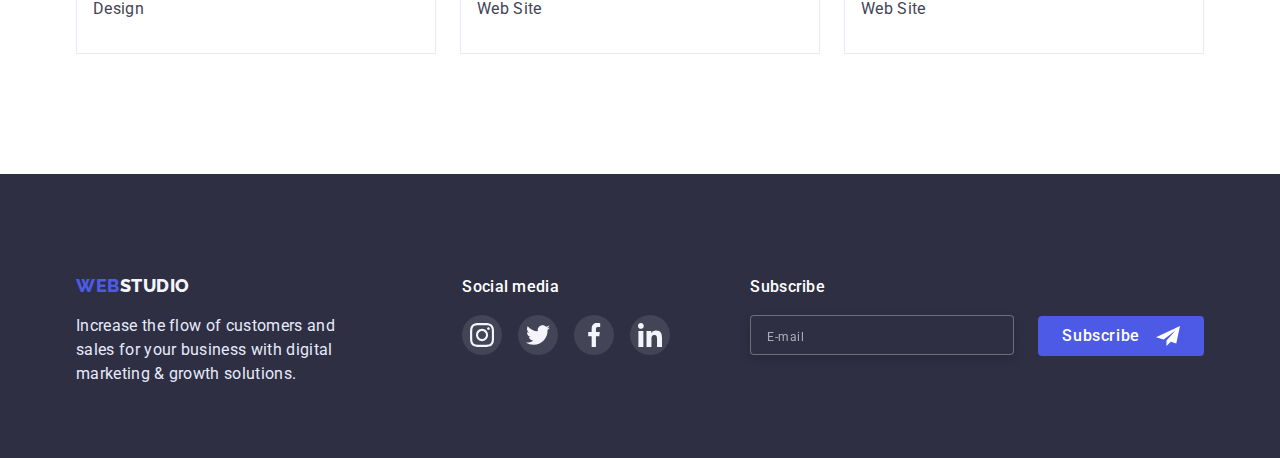
==== commit 06603e32: "after 2 review" ====
--- a/portfolio.html
+++ b/portfolio.html
@@ -20,7 +20,7 @@
   </head>
   <body>
     <!-- HEADER -->
-    <header class="header">
+    <header class="header portfolio-header">
       <div class="container page-header-container">
         <nav class="page-nav">
           <a class="link logo" href="./index.html"
--- a/css/styles.css
+++ b/css/styles.css
@@ -64,9 +64,11 @@
 }
 .mobile-menu {
   position: fixed;
-  width: 100%;
-  max-width: 768px;
-  height: 100%;
+  display: flex;
+  flex-direction: column;
+  justify-content: space-between;
+  width: 100vw;
+  height: 100vh;
   top: 0;
   left: 0;
   padding-top: 80px;
@@ -107,7 +109,7 @@
   display: flex;
   flex-direction: column;
   gap: 40px;
-  margin-bottom: 284px;
+  
 }
 .mobile-menu-link {
   font-weight: 700;
@@ -115,13 +117,17 @@
   line-height: 1.11;
 
   color: var(--primary-color);
+  transition: color var(--transition-duration-and-fun);
+}
+.mobile-menu-link:hover,
+.mobile-menu-link:focus {
+  color: var(--active-color);
 }
 .mobile-menu-contacts-list {
   display: flex;
   flex-direction: column;
   gap: 40px;
-
-  margin-bottom: 48px;
+  justify-content: center;
 }
 .mobile-menu-link-contacts {
   color: var(--active-color);
@@ -154,6 +160,246 @@
   height: 40px;
   border-radius: 50%;
 }
+.backdrop {
+  position: fixed;
+  left: 0;
+  top: 0;
+  width: 100%;
+  height: 100%;
+  background-color: rgba(46, 47, 66, 0.4);
+  z-index: 100;
+
+  transition: opacity var(--transition-duration-and-fun);
+}
+
+.backdrop.is-hidden {
+  opacity: 0;
+  visibility: hidden;
+  pointer-events: none;
+}
+
+.modal {
+  position: relative;
+  position: absolute;
+  top: 50%;
+  left: 50%;
+  transform: translate(-50%, -50%);
+  width: 408px;
+  height: 586px;
+  background-color: var(--modal-form-color);
+  box-shadow: 0px 1px 1px rgba(0, 0, 0, 0.14), 0px 1px 3px rgba(0, 0, 0, 0.12),
+    0px 2px 1px rgba(0, 0, 0, 0.2);
+  border-radius: 4px;
+
+  padding: 72px 24px 24px 24px;
+}
+
+.modal-close-btn {
+  display: flex;
+  justify-content: center;
+  align-items: center;
+  position: absolute;
+
+  top: 24px;
+  right: 24px;
+
+  background-color: var(--light-color);
+  border: 1px solid rgba(0, 0, 0, 0.1);
+  padding: 0;
+  border-radius: 50%;
+  width: 24px;
+  height: 24px;
+
+  transition: background-color var(--transition-duration-and-fun);
+}
+
+.modal-close-btn-icon {
+  transition: fill var(--transition-duration-and-fun);
+}
+
+.modal-close-btn:hover,
+.modal-close-btn:focus {
+  background-color: var(--active-color);
+  fill: var(--accent-color);
+}
+
+.modal-title {
+  font-weight: 500;
+  font-size: 16px;
+  line-height: 1.5;
+  text-align: center;
+  margin-bottom: 16px;
+}
+
+/* ===== == = == Modal form ==== = == = == */
+
+.modal-form {
+  display: flex;
+  flex-direction: column;
+  width: 360px;
+}
+
+.modal-form-input {
+  width: 100%;
+  height: 40px;
+
+  padding-left: 38px;
+  margin-bottom: 8px;
+
+  border: 1px solid rgba(33, 33, 33, 0.2);
+  border-radius: 4px;
+
+  transition: border-color var(--transition-duration-and-fun);
+}
+
+.modal-form-input:focus {
+  border-color: var(--active-color);
+  outline: none;
+}
+
+.modal-form-input-desc {
+  display: block;
+  font-size: 12px;
+  line-height: 1.67;
+  letter-spacing: 0.01em;
+
+  margin-bottom: 4px;
+
+  color: #8e8f99;
+}
+
+.modal-form-comment {
+  resize: none;
+  width: 100%;
+  height: 120px;
+  padding-left: 16px;
+  padding-top: 8px;
+  margin-bottom: 4px;
+
+  font-size: 12px;
+  line-height: 1.33;
+
+  letter-spacing: 0.04em;
+
+  border: 1px solid rgba(33, 33, 33, 0.2);
+  border-radius: 4px;
+  transition: border-color var(--transition-duration-and-fun);
+}
+
+.modal-form-comment:focus {
+  border-color: var(--active-color);
+  outline: none;
+}
+
+.modal-form-comment::placeholder {
+  font-size: 12px;
+  line-height: 1.33;
+
+  letter-spacing: 0.04em;
+
+  color: rgba(117, 117, 117, 0.5);
+}
+
+.modal-form-input-wraper {
+  position: relative;
+}
+
+.modal-form-input-icon {
+  position: absolute;
+  top: 57%;
+  left: -5px;
+  transform: translate(100%, -50%);
+
+  transition: fill var(--transition-duration-and-fun);
+}
+
+.modal-form-input:focus + .modal-form-input-icon {
+  fill: var(--active-color);
+}
+
+.privacy-policy-link {
+  font-style: normal;
+  font-size: 12px;
+  line-height: 1.33;
+
+  letter-spacing: 0.04em;
+  color: #4d5ae5;
+}
+
+.modal-form-check-desc {
+  display: flex;
+  justify-content: center;
+  align-items: center;
+  margin-right: 8px;
+  margin-bottom: 24px;
+
+  font-size: 12px;
+  line-height: 1.33;
+
+  letter-spacing: 0.04em;
+  color: #757575;
+}
+
+.modal-form-check-desc::before {
+  display: block;
+  content: "";
+  width: 16px;
+  height: 16px;
+  border: 1.25px solid var(--primary-color);
+  border-radius: 2px;
+
+  margin-right: 8px; 
+/* margin-bottom: 24px; */
+
+ cursor: pointer;
+  transition: border-color var(--transition-duration-and-fun);
+}
+
+.modal-form-check:checked + .modal-form-check-desc::before {
+  background-image: url(../images/click.svg);
+  border: none;
+}
+
+.modal-form-check:focus + .modal-form-check-desc::before {
+  border-color: var(--active-color);
+}
+
+.visually-hidden {
+  position: absolute;
+  white-space: nowrap;
+  width: 1px;
+  height: 1px;
+  overflow: hidden;
+  border: 0;
+  padding: 0;
+  clip: rect(0 0 0 0);
+  clip-path: inset(50%);
+  margin: -1px;
+}
+.modal-form-submit {
+  font-weight: 500;
+  letter-spacing: 0.04em;
+  color: var(--accent-color);
+  padding: 16px 32px 16px 32px;
+
+  background-color: #4d5ae5;
+
+  border-radius: 4px;
+  border: none;
+
+  display: block;
+  width: 169px;
+  margin-left: auto;
+  margin-right: auto;
+
+  transition: background-color var(--transition-duration-and-fun);
+}
+
+.modal-form-submit:hover,
+.modal-form-submit:focus {
+  background-color: var(--active-color);
+}
+
 .logo {
   font-family: var(--secondary-font);
   font-weight: 800;
@@ -512,6 +758,12 @@
     flex-wrap: wrap;
     gap: 16px;
   }
+  .customers-item {
+    width: calc((100% - 16px) / 2);
+  }
+  .customer-link {
+    width: 100%;
+  }
   .footer-logo {
  
     align-items: center;
@@ -542,6 +794,7 @@
   }
   .subscribe-form-input {
     max-width: 396px;
+    height: 40px;
   }
   .subscribe-form-title {
     text-align: center;
@@ -549,6 +802,20 @@
   .subscribe-form-submit {
     margin-top: 16px;
   }
+  .modal {
+    max-width: 100%;
+    height: auto;
+  }
+  .modal-form {
+    max-width: 100%;
+  }
+  
+  .modal-form-check-desc {
+   display: flex;
+   flex-wrap: wrap;
+   margin-top: 16px;
+  }
+  
 }
 
 @media screen and (min-width: 480px) {
@@ -713,12 +980,23 @@
   }
   .subscribe-form-input {
     width: 396px;
+    height: 40px;
   }
   .subscribe-form-title {
     text-align: center;
   }
   .subscribe-form-submit {
     margin-top: 16px;
+  }
+  .modal-form-comment {
+    margin-bottom: 0;
+  }
+  .modal-form-check-desc {
+    margin-top: 16px;
+  }
+  .modal-form-field {
+    height: 60px;
+    margin-bottom: 8px;
   }
 }
 
@@ -768,7 +1046,7 @@
     content: "";
     position: absolute;
     left: 0;
-    bottom: -10px;
+    bottom: -5px;
 
     width: 100%;
     height: 4px;
@@ -781,7 +1059,7 @@
   .contact-mail,
   .contact-phone-num {
     color: var(--secondary-color);
-    font-size: 16px;
+    font-size: 12px;
     line-height: 1.33;
     transition: color var(--transition-duration-and-fun);
   }
@@ -809,9 +1087,13 @@
     font-size: 56px;
     line-height: 1.07;
   }
+  .feature {
+    width: calc((100% - 24px) / 2);
+  }
   .features {
+    gap: 24px;
     flex-wrap: wrap;
-  
+   flex-direction: row;
   }
   .features-wrap {
     flex-direction: row;
@@ -823,14 +1105,16 @@
   .feature-description {
     width: 356px;
   }
-  .teammate-cards-wraper {
+  .teammates {
+    flex-wrap: wrap;
     flex-direction: row;
     gap: 24px;
+    width: 552px;
     margin-left: auto;
     margin-right: auto;
   }
   .teammate-card {
-    margin: 0;
+    max-width: calc((100% - 24px) / 2);
   }
   .customers-section{
  
@@ -856,15 +1140,18 @@
   }
   .footer-social-title {
     text-align: start;
+
   }
   .footer-subscribe-form {
-    margin-top: 72px;
+    margin-top: 0;
   }
   .subscribe-form-title {
+    margin-bottom: 0;
     text-align: start;
   }
   .subscribe-form-input {
     width: 264px;
+    height: 40px;
   }
   .footer-form {
     gap: 24px;
@@ -877,7 +1164,7 @@
   .container {
     padding-left: 15px;
     padding-right: 15px;
-    width: 1200px;
+    width: 1158px;
   }
   .section {
     padding-top: 120px;
@@ -891,17 +1178,18 @@
     bottom: -10px;
   }
   .header {
-     margin: 0 auto;
-    padding: 24px 156px 28px;
+    max-width: 100%;
+    padding: 24px 24px 28px;
     border-bottom: 1px solid var(--light-color);
   }
-  .page-header-container {
-    margin-right: 156px;
-  }
+ 
   .page-address {
     display: flex;
-
     gap: 40px;
+  }
+  .contact-mail,
+  .contact-phone-num {
+    font-size: 16px;
   }
   .hero-title {
     font-size: 56px;
@@ -932,9 +1220,18 @@
     margin-bottom: 8px;
     margin-top: 8px;
   }
+  .feature {
+    width: calc((100% - 72px) / 4);
+  }
+  .feature-section {
+        margin-left: auto;
+    margin-right: auto;
+  }
   .features {
+
     flex-direction: row;
     flex-wrap: nowrap;
+    width: 100%;
     gap: 24px;
   }
   .features-wrap {
@@ -973,18 +1270,15 @@
       gap: 24px;
     }
     .team-section {
-      width: 1200px;
+     
       margin-left: auto;
       margin-right: auto;
     }
     .teammates {
-      flex-direction: row;
-      gap: 24px;
+      width: 100%;
+     
     }
-    .teammate-cards-wraper {
-      
-      margin: 0;
-    }
+
     .customers-list {
       width: auto;
       flex-wrap: nowrap;
@@ -996,7 +1290,7 @@
       margin-top: 0;
     }
     .footer {
-      padding: 0;
+      padding: 100px 0 0 0;
     }
     .footer-logo {
   
@@ -1005,13 +1299,23 @@
       flex-wrap: nowrap;
       
     }
+    .footer-form {
+      justify-content: flex-start;
+      flex-wrap: nowrap;
+    }
     .footer-social {
      margin-left: 120px;
      margin-right: 80px;
     }
+    .subscribe-form-title {
+      margin-bottom: 16px;
+    }
     .footer-subscribe-form {
       align-items: flex-start;
 
+    }
+    .modal {
+      height: 584px;
     }
 }
 
@@ -1075,7 +1379,9 @@
   padding-top: 96px;
   padding-bottom: 120px;
 }
-
+.portfolio-header {
+  border-bottom: 1px solid var(--light-color);
+}
 .filter-button {
   font-family: var(--primary-font);
   font-weight: 500;
@@ -1090,16 +1396,15 @@
   border: 1px solid var(--light-color);
   border-radius: 4px;
 
-  transition: color, background-color var(--transition-duration-and-fun);
-}
-
+  transition: background-color var(--transition-duration-and-fun),
+  color var(--transition-duration-and-fun);
+}
 .filter-button:active,
 .filter-button:hover,
 .filter-button:focus {
   color: var(--accent-color);
   background-color: var(--active-color);
 }
-
 .portfolio-title,
 .projects-title {
   position: absolute;
@@ -1113,7 +1418,6 @@
   clip-path: inset(50%);
   margin: -1px;
 }
-
 .project-img-title {
   font-weight: 500;
   font-size: 20px;
@@ -1123,7 +1427,6 @@
 
   margin-bottom: 8px;
 }
-
 .project-list-wraper {
   position: relative;
   overflow: hidden;
@@ -1146,47 +1449,42 @@
   padding-left: 32px;
   padding-right: 32px;
 }
-
 .project-list-link:hover .overlay,
 .project-list-link:focus .overlay {
   transform: translate(0, 0);
 }
-
 .project-type {
   font-size: 16px;
   line-height: 1.5;
   color: var(--secondary-color);
 }
-
 .filter-buttons {
   display: flex;
   margin-bottom: 72px;
   justify-content: center;
   gap: 24px;
 }
-
 .projects-list {
   display: flex;
   flex-wrap: wrap;
 }
-
+.project-description {
+  transition: box-shadow var(--transition-duration-and-fun);
+}
 .project-item:not(:nth-child(3n)) {
   margin-right: 24px;
 }
-
 .project-item:not(:nth-last-child(-n + 3)) {
   margin-bottom: 48px;
 }
-
 .project-description {
   padding: 32px 0 32px 16px;
   border: 1px solid var(--light-color);
   border-top: none;
-  transition: var(--transition-duration-and-fun);
-}
-
-.project-description:hover,
-.project-description:focus {
+
+}
+.project-item:hover .project-description,
+.project-item:focus .project-description {
   box-shadow: 0px 1px 6px rgba(46, 47, 66, 0.08),
     0px 1px 1px rgba(46, 47, 66, 0.16), 0px 2px 1px rgba(46, 47, 66, 0.08);
 }
@@ -1199,243 +1497,3 @@
 */
 
 /* ==== == = == = === MODAL WINDOW === = === == == == ==  */
-.backdrop {
-  position: fixed;
-  left: 0;
-  top: 0;
-  width: 100%;
-  height: 100%;
-  background-color: rgba(46, 47, 66, 0.4);
-  z-index: 100;
-
-  transition: opacity var(--transition-duration-and-fun);
-}
-
-.backdrop.is-hidden {
-  opacity: 0;
-  visibility: hidden;
-  pointer-events: none;
-}
-
-.modal {
-  position: relative;
-  position: absolute;
-  top: 50%;
-  left: 50%;
-  transform: translate(-50%, -50%);
-  width: 408px;
-  height: 584px;
-  background-color: var(--modal-form-color);
-  box-shadow: 0px 1px 1px rgba(0, 0, 0, 0.14), 0px 1px 3px rgba(0, 0, 0, 0.12),
-    0px 2px 1px rgba(0, 0, 0, 0.2);
-  border-radius: 4px;
-
-  padding: 72px 24px 24px 24px;
-}
-
-.modal-close-btn {
-  display: flex;
-  justify-content: center;
-  align-items: center;
-  position: absolute;
-
-  top: 24px;
-  right: 24px;
-
-  background-color: var(--light-color);
-  border: 1px solid rgba(0, 0, 0, 0.1);
-  padding: 0;
-  border-radius: 50%;
-  width: 24px;
-  height: 24px;
-
-  transition: background-color var(--transition-duration-and-fun);
-}
-
-.modal-close-btn-icon {
-  transition: fill var(--transition-duration-and-fun);
-}
-
-.modal-close-btn:hover,
-.modal-close-btn:focus {
-  background-color: var(--active-color);
-  fill: var(--accent-color);
-}
-
-.modal-title {
-  font-weight: 500;
-  font-size: 16px;
-  line-height: 1.5;
-  text-align: center;
-  margin-bottom: 16px;
-}
-
-/* ===== == = == Modal form ==== = == = == */
-
-.modal-form {
-  display: flex;
-  flex-direction: column;
-  width: 360px;
-}
-
-.modal-form-input {
-  width: 100%;
-  height: 40px;
-
-  padding-left: 38px;
-  margin-bottom: 8px;
-
-  border: 1px solid rgba(33, 33, 33, 0.2);
-  border-radius: 4px;
-
-  transition: border-color var(--transition-duration-and-fun);
-}
-
-.modal-form-input:focus {
-  border-color: var(--active-color);
-  outline: none;
-}
-
-.modal-form-input-desc {
-  display: block;
-  font-size: 12px;
-  line-height: 1.67;
-  letter-spacing: 0.01em;
-
-  margin-bottom: 4px;
-
-  color: #8e8f99;
-}
-
-.modal-form-comment {
-  resize: none;
-  width: 100%;
-  height: 120px;
-  padding-left: 16px;
-  padding-top: 8px;
-  margin-bottom: 16px;
-
-  font-size: 12px;
-  line-height: 1.33;
-
-  letter-spacing: 0.04em;
-
-  border: 1px solid rgba(33, 33, 33, 0.2);
-  border-radius: 4px;
-  transition: border-color var(--transition-duration-and-fun);
-}
-
-.modal-form-comment:focus {
-  border-color: var(--active-color);
-  outline: none;
-}
-
-.modal-form-comment::placeholder {
-  font-size: 12px;
-  line-height: 1.33;
-
-  letter-spacing: 0.04em;
-
-  color: rgba(117, 117, 117, 0.5);
-}
-
-.modal-form-input-wraper {
-  position: relative;
-}
-
-.modal-form-input-icon {
-  position: absolute;
-  top: 57%;
-  left: -5px;
-  transform: translate(100%, -50%);
-
-  transition: fill var(--transition-duration-and-fun);
-}
-
-.modal-form-input:focus + .modal-form-input-icon {
-  fill: var(--active-color);
-}
-
-.privacy-policy-link {
-  font-style: normal;
-  font-size: 12px;
-  line-height: 1.33;
-
-  letter-spacing: 0.04em;
-  color: #4d5ae5;
-}
-
-.modal-form-check-desc {
-  display: flex;
-  justify-content: center;
-  align-items: center;
-  margin-right: 8px;
-  margin-bottom: 24px;
-
-  font-size: 12px;
-  line-height: 1.33;
-
-  letter-spacing: 0.04em;
-  color: #757575;
-}
-
-.modal-form-check-desc::before {
-  display: block;
-  content: "";
-  width: 16px;
-  height: 16px;
-  border: 1.25px solid var(--primary-color);
-  border-radius: 2px;
-
-  margin-right: 8px; 
-/* margin-bottom: 24px; */
-
- cursor: pointer;
-  transition: border-color var(--transition-duration-and-fun);
-}
-
-.modal-form-check:checked + .modal-form-check-desc::before {
-  background-image: url(../images/click.svg);
-  border: none;
-}
-
-.modal-form-check:focus + .modal-form-check-desc::before {
-  border-color: var(--active-color);
-}
-
-.visually-hidden {
-  position: absolute;
-  white-space: nowrap;
-  width: 1px;
-  height: 1px;
-  overflow: hidden;
-  border: 0;
-  padding: 0;
-  clip: rect(0 0 0 0);
-  clip-path: inset(50%);
-  margin: -1px;
-}
-
-.modal-form-submit {
-  font-weight: 500;
-  letter-spacing: 0.04em;
-  color: var(--accent-color);
-  padding: 16px 32px 16px 32px;
-
-  background-color: #4d5ae5;
-
-  border-radius: 4px;
-  border: none;
-
-  display: block;
-  width: 169px;
-  margin-left: auto;
-  margin-right: auto;
-
-  transition: background-color var(--transition-duration-and-fun);
-}
-
-.modal-form-submit:hover,
-.modal-form-submit:focus {
-  background-color: var(--active-color);
-}
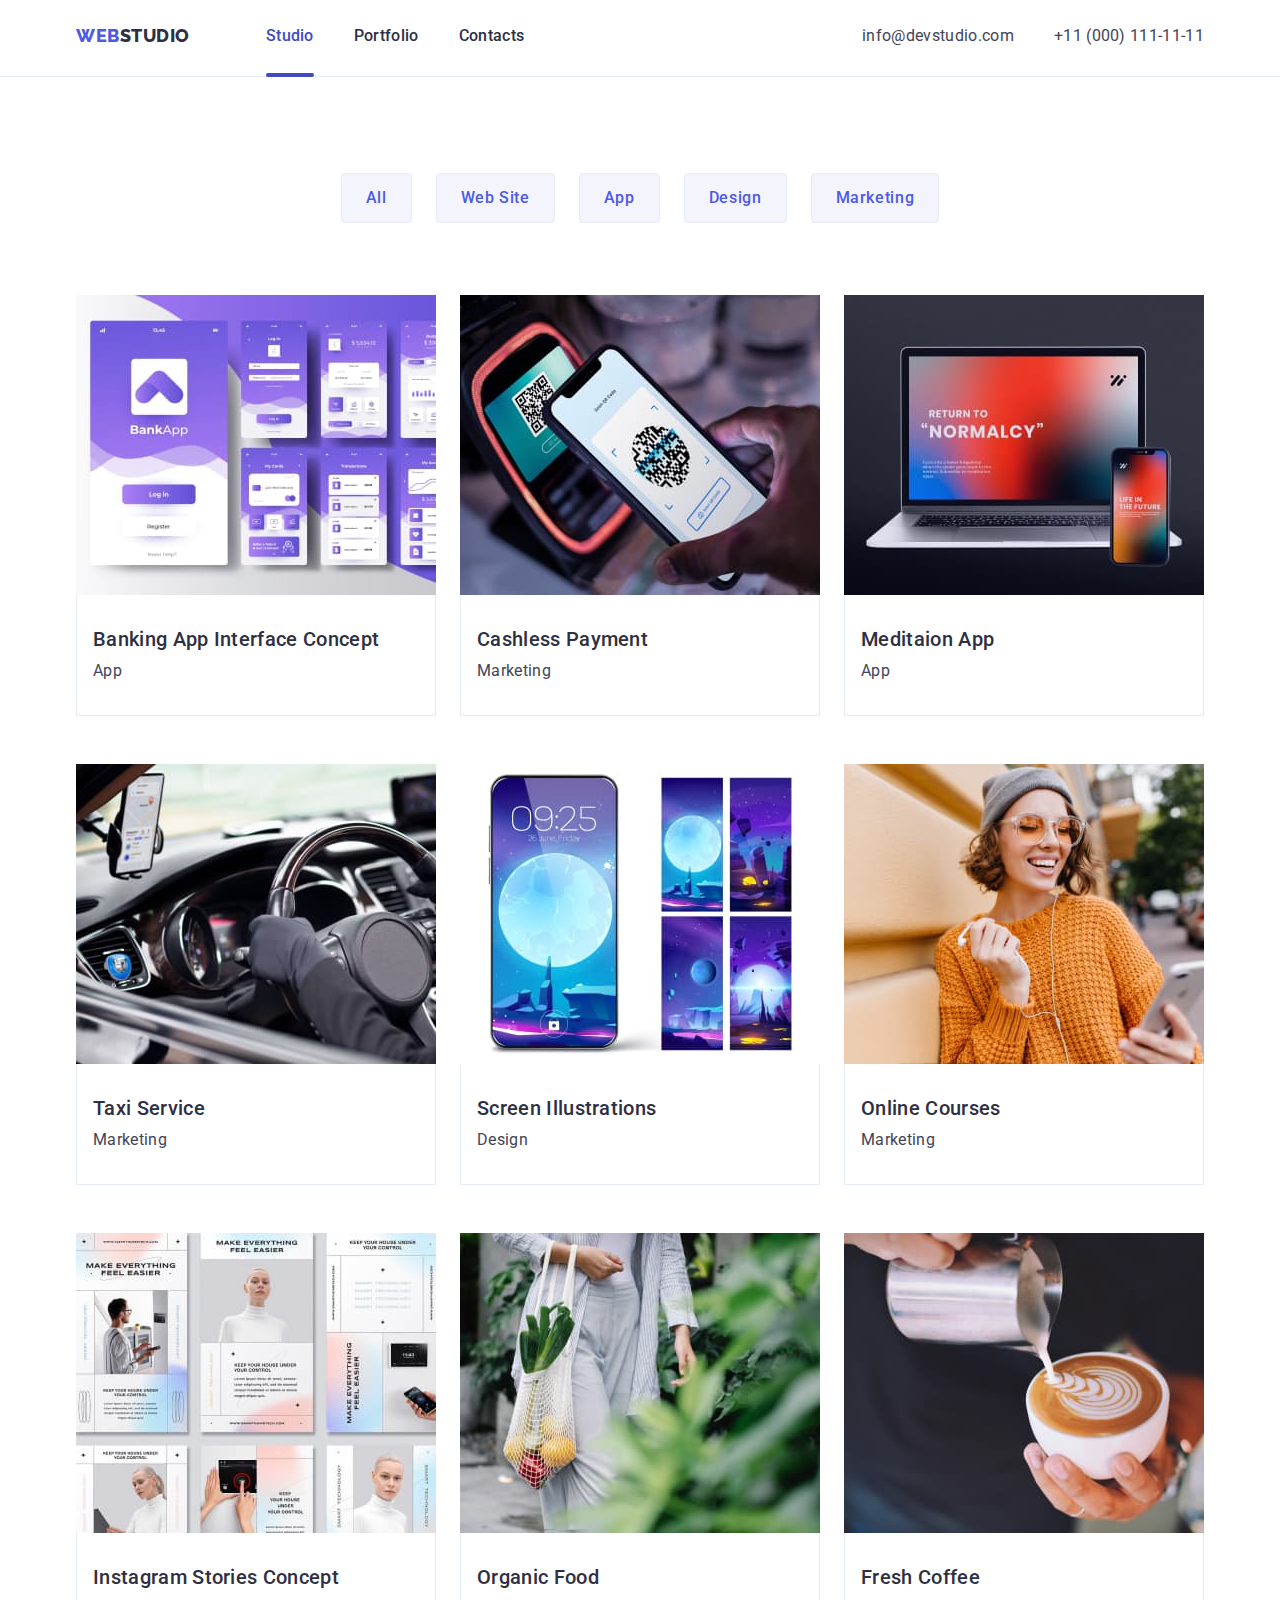
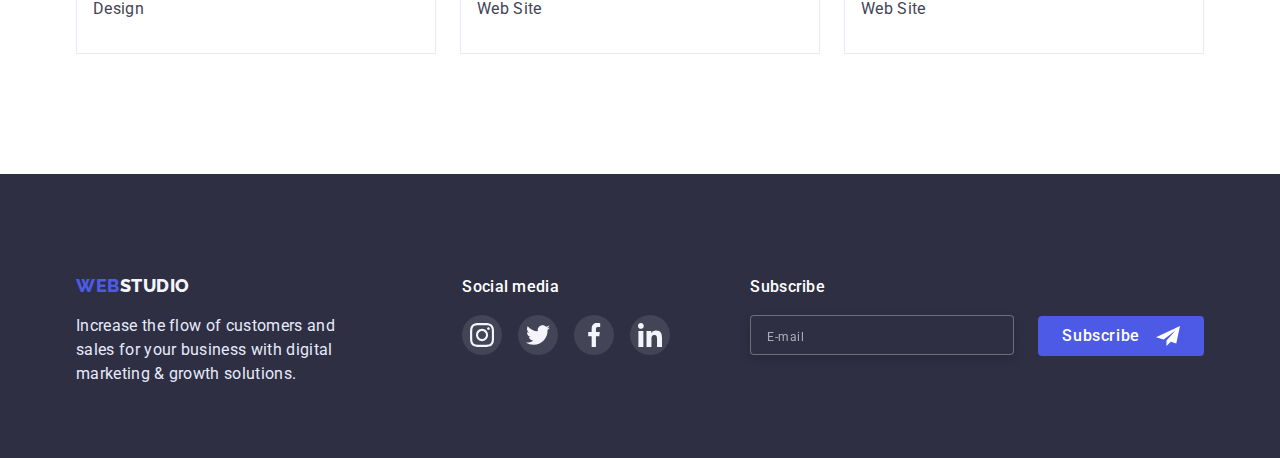
==== commit e672d1d0: "after 3 review" ====
--- a/portfolio.html
+++ b/portfolio.html
@@ -20,7 +20,7 @@
   </head>
   <body>
     <!-- HEADER -->
-    <header class="header portfolio-header">
+    <header class="header">
       <div class="container page-header-container">
         <nav class="page-nav">
           <a class="link logo" href="./index.html"
@@ -29,18 +29,21 @@
           </a>
           <ul class="list menu">
             <li class="menu-item">
-              <a class="link menu-link" href="./index.html">Studio</a>
+              <a class="link menu-link active" href="./index.html">Studio</a>
             </li>
             <li class="menu-item">
-              <a class="link menu-link active" href="./portfolio.html"
-                >Portfolio</a
-              >
+              <a class="link menu-link" href="./portfolio.html">Portfolio</a>
             </li>
             <li class="menu-item">
               <a class="link menu-link" href="">Contacts</a>
             </li>
           </ul>
         </nav>
+        <button type="button" class="mobile-menu-open js-open-menu">
+          <svg width="32" height="22">
+            <use href="./images/icons.svg#burger-icon"></use>
+          </svg>
+        </button>
         <address class="address">
           <ul class="list page-address">
             <li class="address-item">
@@ -55,6 +58,66 @@
             </li>
           </ul>
         </address>
+      </div>
+      <div class="mobile-menu js-menu-container">
+        <button type="button" class="mobile-menu__close-btn js-close-menu">
+          <svg width="8" height="8" class="mobile-menu__close-btn-icon">
+            <use href="./images/icons.svg#close-modal"></use>
+          </svg>
+        </button>
+        <ul class="mobile-menu-list list">
+          <li><a class="mobile-menu-link link" href="./index.html">Studio</a></li>
+          <li>
+            <a class="mobile-menu-link link" href="./portfolio.html">Portfolio</a>
+          </li>
+          <li>
+           <a class="mobile-menu-link link mobile-menu-link-contacts" href="">Contacts</a>
+          </li>
+        </ul>
+        <ul class="mobile-menu-contacts-list list">
+          <li>
+            <a class="mobile-menu-contact-phone link" href="tel:+110001111111"
+              >+11 (000) 111-11-11</a
+            >
+          </li>
+          <li>
+            <a
+              class="mobile-menu-contact-mail link"
+              href="mailto:info@devstudio.com"
+              >info@devstudio.com</a
+            >
+          </li>
+        </ul>
+        <ul class="mobile-menu-social-list list">
+          <li>
+            <a href="" class="mobile-menu-social-link">
+              <svg width="24" height="24">
+                <use href="./images/icons.svg#instagram"></use>
+              </svg>
+            </a>
+          </li>
+          <li>
+            <a href="" class="mobile-menu-social-link">
+              <svg width="24" height="24">
+                <use href="./images/icons.svg#twitter"></use>
+              </svg>
+            </a>
+          </li>
+          <li>
+            <a href="" class="mobile-menu-social-link">
+              <svg width="24" height="24">
+                <use href="./images/icons.svg#facebook"></use>
+              </svg>
+            </a>
+          </li>
+          <li>
+            <a href="" class="mobile-menu-social-link">
+              <svg width="24" height="24">
+                <use href="./images/icons.svg#linkedin"></use>
+              </svg>
+            </a>
+          </li>
+        </ul>
       </div>
     </header>
     <section class="portfolio-section">
@@ -345,5 +408,6 @@
         </div>
       </div>
     </footer>
+    <script src="./js/mobile-menu.js"></script>
   </body>
 </html>
--- a/css/styles.css
+++ b/css/styles.css
@@ -184,8 +184,8 @@
   top: 50%;
   left: 50%;
   transform: translate(-50%, -50%);
-  width: 408px;
-  height: 586px;
+  width: 392px;
+  min-height: 586px;
   background-color: var(--modal-form-color);
   box-shadow: 0px 1px 1px rgba(0, 0, 0, 0.14), 0px 1px 3px rgba(0, 0, 0, 0.12),
     0px 2px 1px rgba(0, 0, 0, 0.2);
@@ -237,6 +237,10 @@
   display: flex;
   flex-direction: column;
   width: 360px;
+}
+
+.modal-form-field {
+  line-height: 0;
 }
 
 .modal-form-input {
@@ -443,9 +447,7 @@
 .team-section {
   background: #f4f4fd;
 }
-  display: flex;
-  gap: 24px;
-} */
+
 .teammate-card {
   background-color: var(--accent-color);
   box-shadow: 0px 1px 6px rgba(46, 47, 66, 0.08),
@@ -633,6 +635,17 @@
   .menu {
     display: none;
   }
+  
+.mobile-menu-contact-phone {
+  font-weight: 700;
+  font-size: 27px;
+  line-height: 1.11;
+  color: #4d5ae5;
+}
+.mobile-menu-social-list {
+  display: flex;
+  gap: 30px;
+}
   .address {
     display: none;
   }
@@ -856,7 +869,9 @@
     padding-bottom: 112px;
   }
   .hero-title {
-    text-transform: capitalize;   
+    text-transform: capitalize;  
+    
+    width: 318px;
     font-size: 36px;
     line-height: 1.11;
     text-align: center;
@@ -994,9 +1009,18 @@
   .modal-form-check-desc {
     margin-top: 16px;
   }
-  .modal-form-field {
+  /* .modal-form-field {
     height: 60px;
     margin-bottom: 8px;
+  } */
+  .modal {
+    width: 392px;
+    min-height: 586px;
+    padding-left: 16px;
+    padding-right: 16px;
+  }
+  .modal-form-input {
+    width: 360px;
   }
 }
 
@@ -1005,10 +1029,14 @@
     width: 768px;
   }
   .header {
-   padding-bottom: 10px;
+   padding: 0;
   } 
+  .logo {
+    padding: 24px 0;
+  }
   .page-header-container {
     justify-content: space-between;
+    align-items: center;
   }
   .section {
     padding-top: 96px;
@@ -1020,7 +1048,7 @@
   .menu {
     display: flex;
     margin-left: 120px;
-  
+    align-items: center;
     gap: 40px;
   }
   .page-nav {
@@ -1157,6 +1185,13 @@
     gap: 24px;
     align-items: baseline;
   }
+  .modal {
+    min-height: 586px;
+    width: 408px;
+   
+    padding-left: 23px;
+    padding-right: 23px;
+  }
 
 }
 
@@ -1170,6 +1205,9 @@
     padding-top: 120px;
     padding-bottom: 120px;
   
+  }
+  .logo {
+    padding: 0;
   }
   .menu {
     margin-left: 76px;
@@ -1315,7 +1353,12 @@
 
     }
     .modal {
-      height: 584px;
+      min-height: 584px;
+      width: 408px;
+     
+      padding-left: 24px;
+      padding-right: 24px;
+    }
     }
 }
 
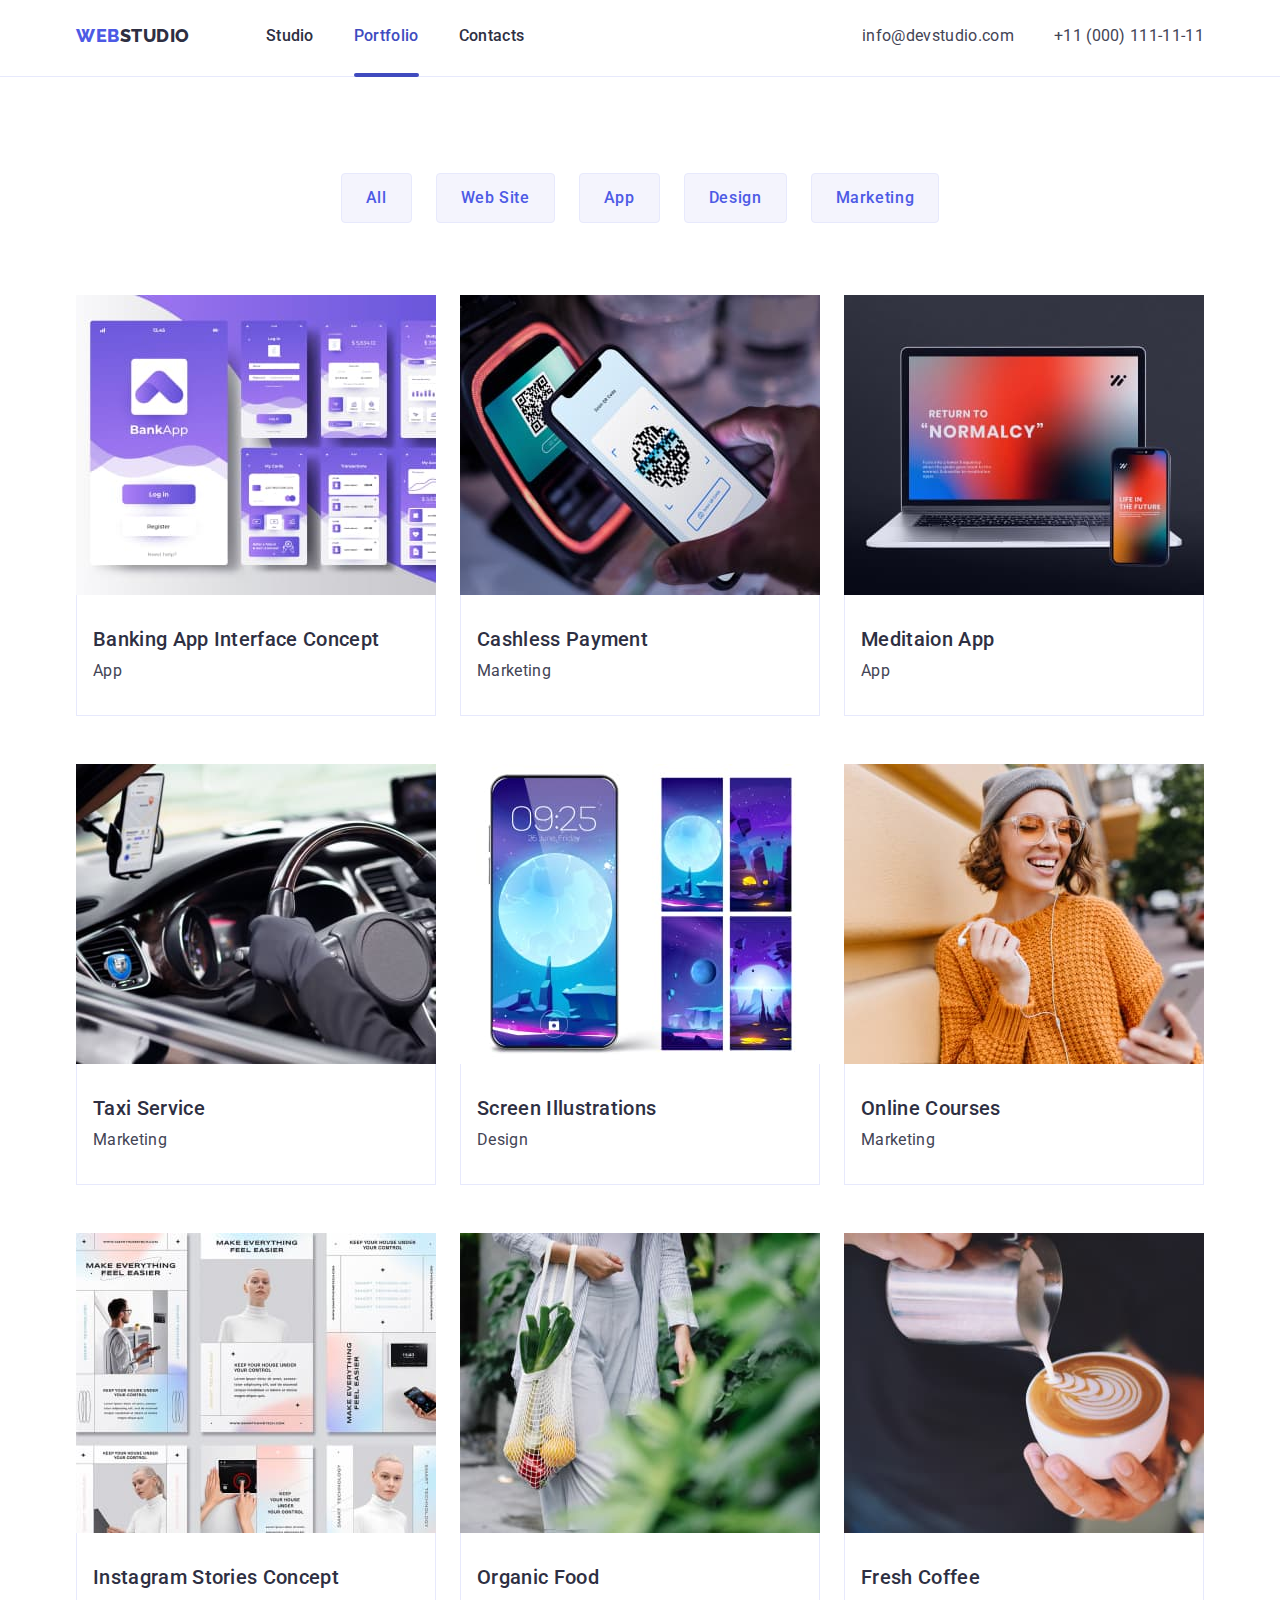
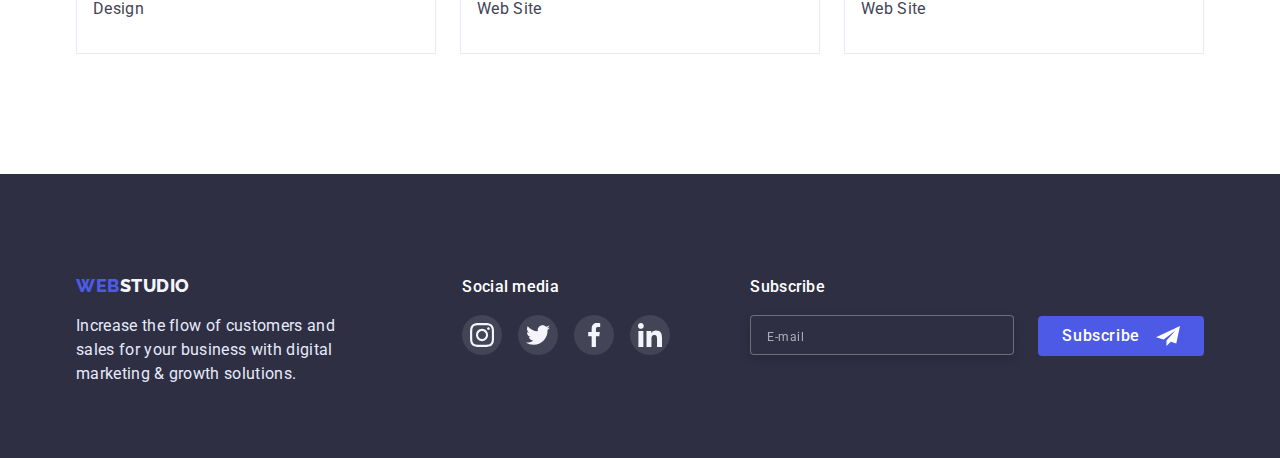
==== commit 65975271: "portfolio-active" ====
--- a/portfolio.html
+++ b/portfolio.html
@@ -29,10 +29,10 @@
           </a>
           <ul class="list menu">
             <li class="menu-item">
-              <a class="link menu-link active" href="./index.html">Studio</a>
+              <a class="link menu-link" href="./index.html">Studio</a>
             </li>
             <li class="menu-item">
-              <a class="link menu-link" href="./portfolio.html">Portfolio</a>
+              <a class="link menu-link active" href="./portfolio.html">Portfolio</a>
             </li>
             <li class="menu-item">
               <a class="link menu-link" href="">Contacts</a>
